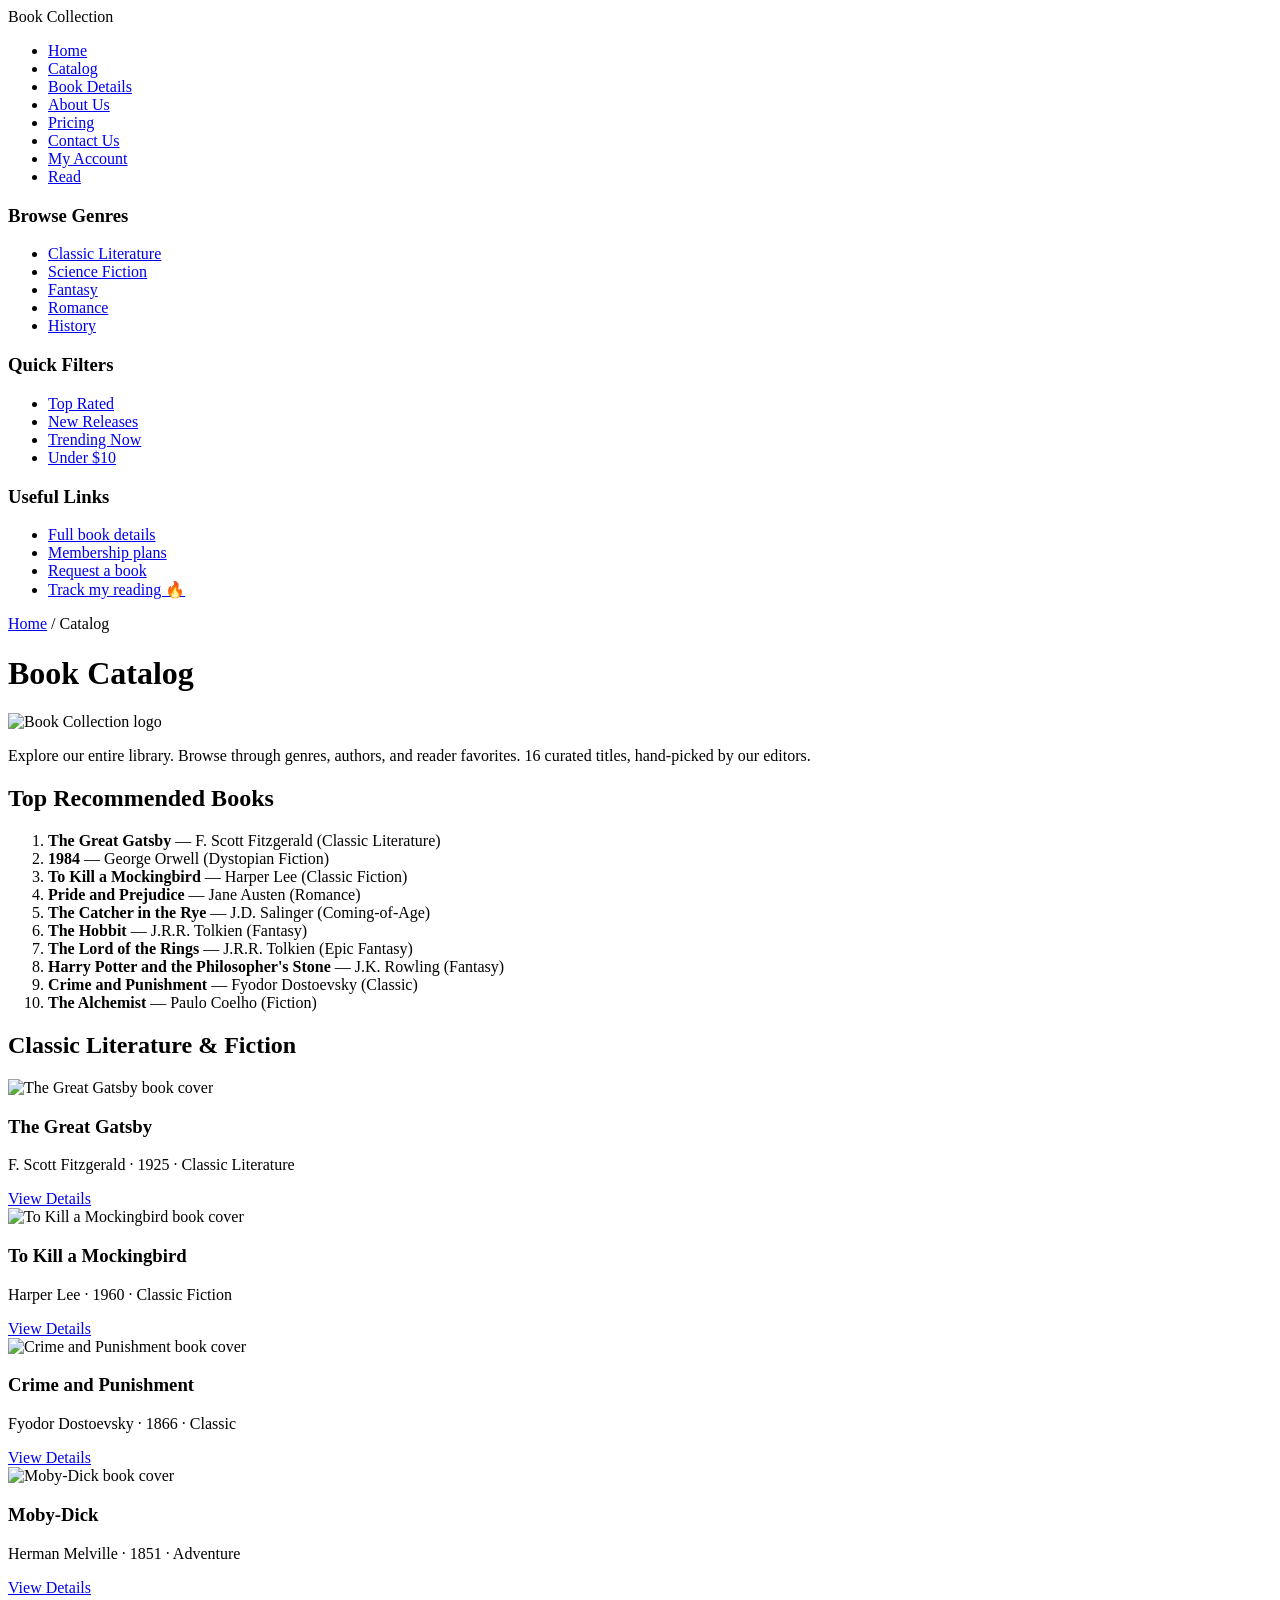
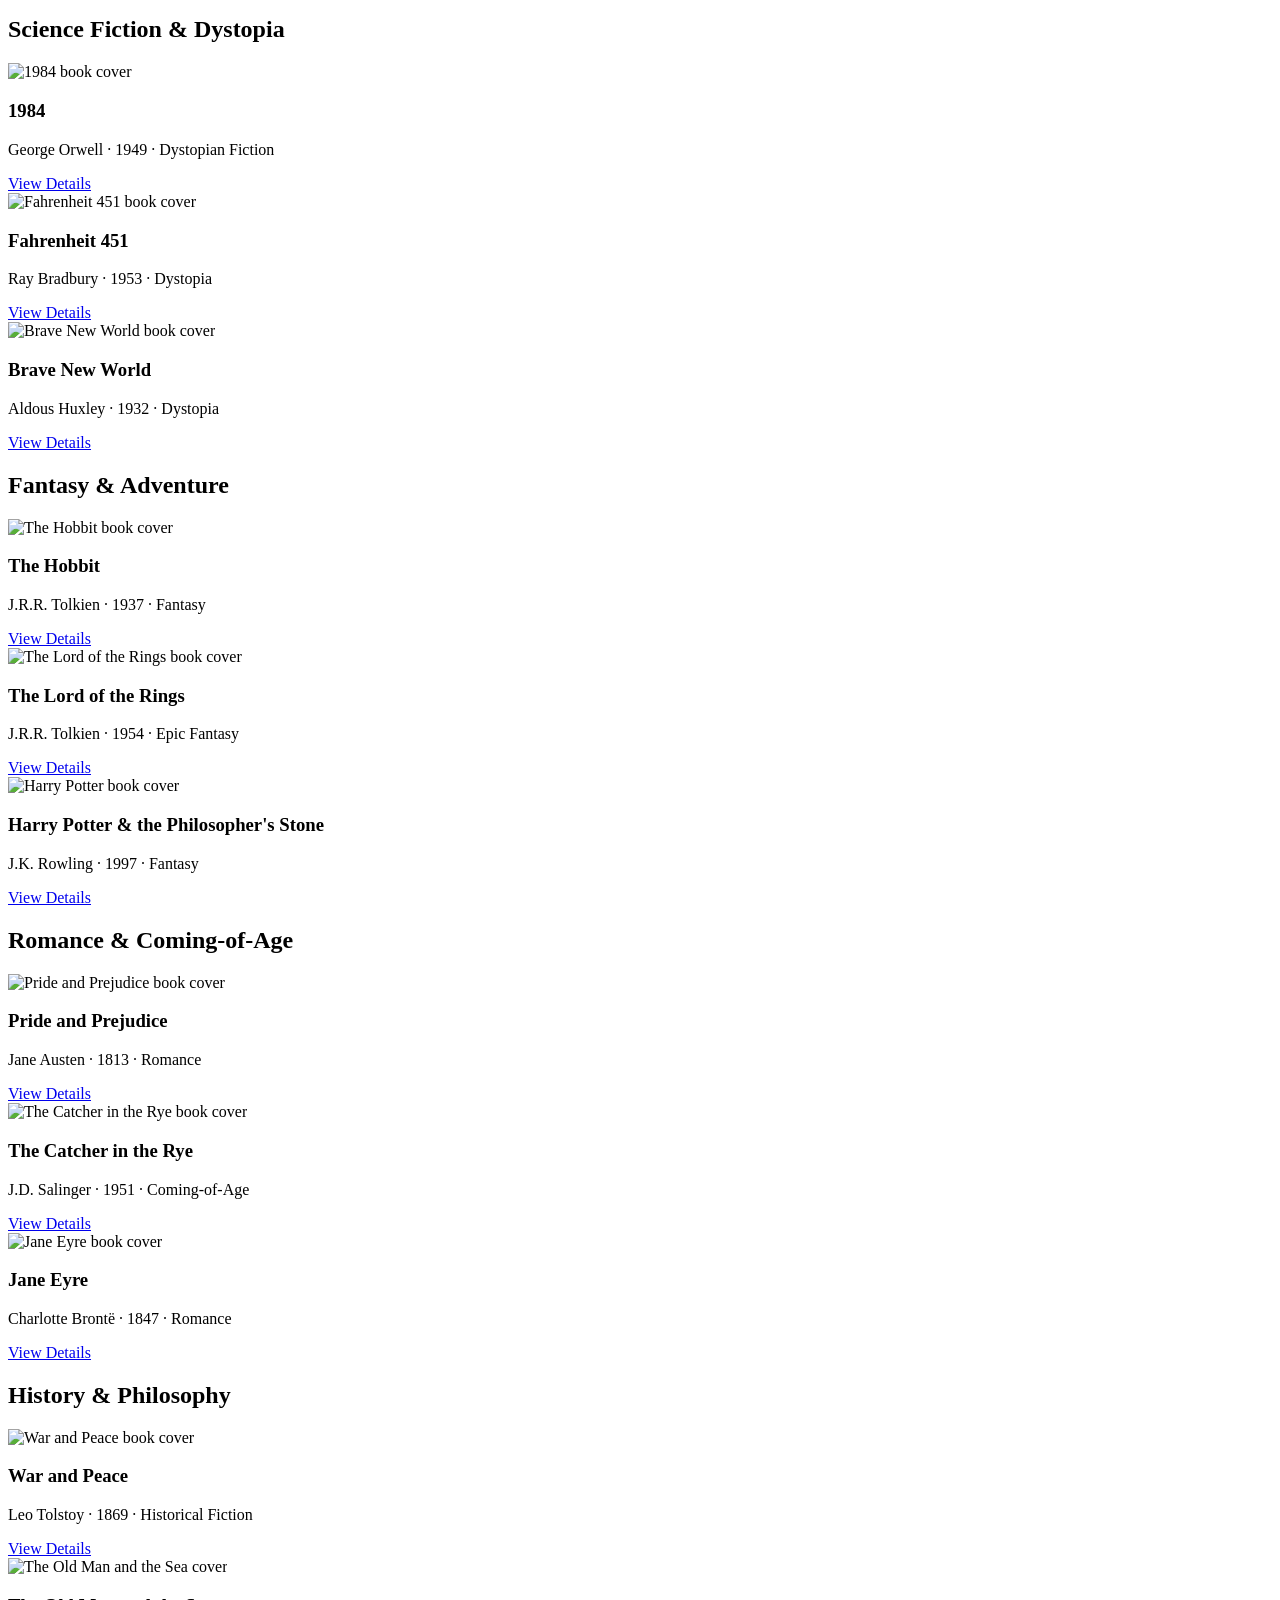
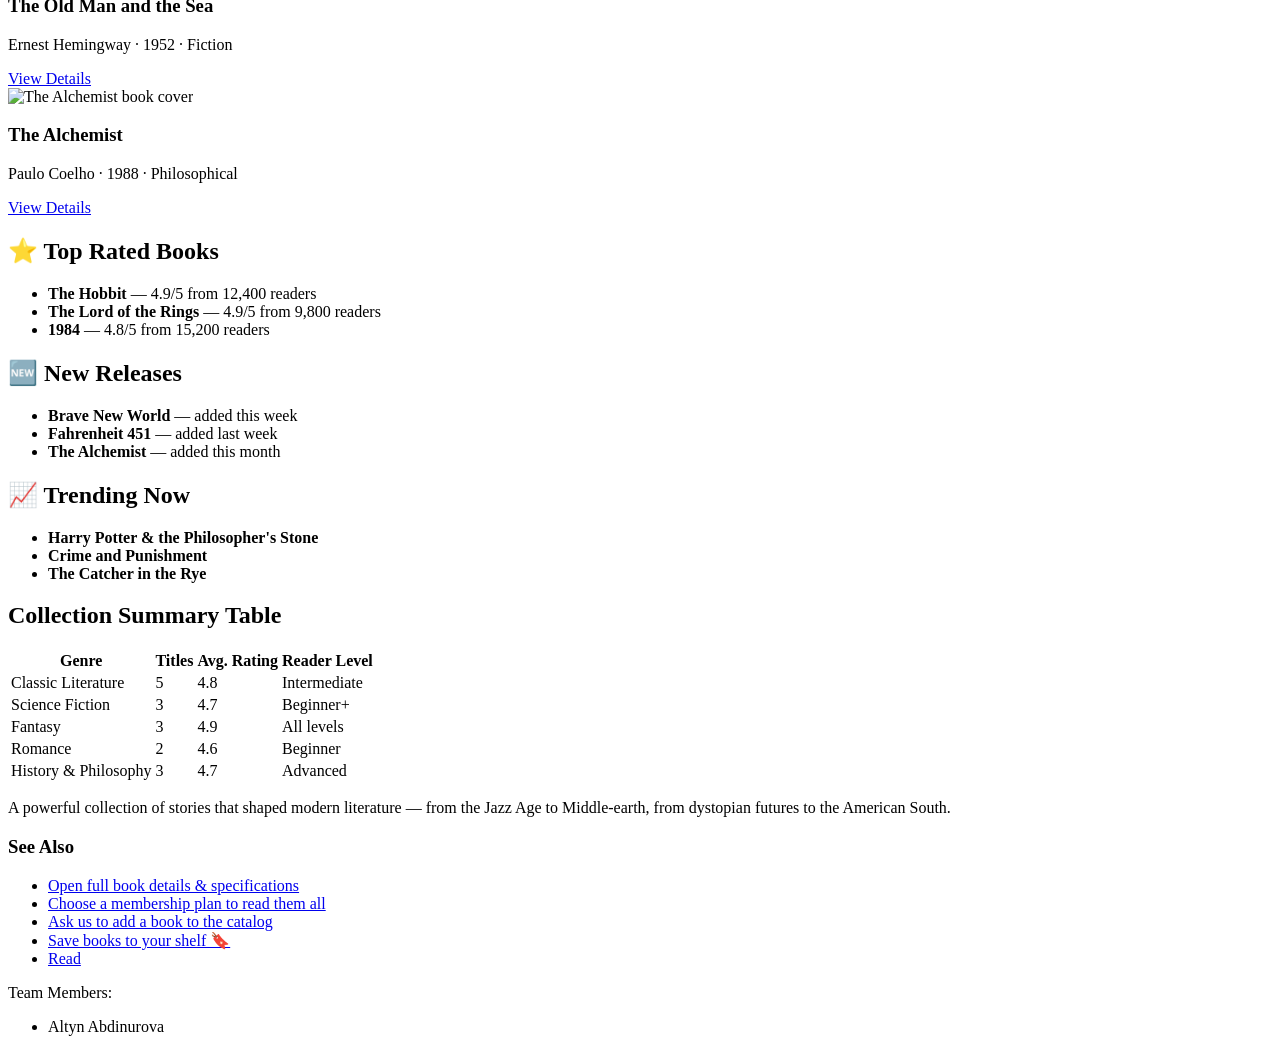
==== 2catalog.html @ 576834d6 "Add files via upload" ====
<!DOCTYPE html>
<html lang="en">
<head>
  <meta charset="UTF-8">
  <meta name="viewport" content="width=device-width, initial-scale=1.0">
  <title>Book Catalog — Digital Book Collection</title>
  <link rel="stylesheet" href="css/style.css">
</head>
<body>
  <div class="page-grid">

    <header id="main-header">
      <div class="logo">Book Collection</div>
      <nav class="navbar">
        <ul>
          <li><a href="index.html">Home</a></li>
          <li><a href="2catalog.html">Catalog</a></li>
          <li><a href="3product.html">Book Details</a></li>
          <li><a href="4about.html">About Us</a></li>
          <li><a href="5prices.html">Pricing</a></li>
          <li><a href="6contact.html">Contact Us</a></li>
          <li><a href="7account.html">My Account</a></li>
          <li><a href="8reader.html">Read</a></li>
        </ul>
      </nav>
    </header>

    <aside class="sidebar">
      <div class="sidebar-block">
        <h3>Browse Genres</h3>
        <ul>
          <li><a href="#classics">Classic Literature</a></li>
          <li><a href="#scifi">Science Fiction</a></li>
          <li><a href="#fantasy">Fantasy</a></li>
          <li><a href="#romance">Romance</a></li>
          <li><a href="#history">History</a></li>
        </ul>
      </div>

      <div class="sidebar-block">
        <h3>Quick Filters</h3>
        <ul>
          <li><a href="#top-rated">Top Rated</a></li>
          <li><a href="#new-releases">New Releases</a></li>
          <li><a href="#trending">Trending Now</a></li>
          <li><a href="5prices.html">Under $10</a></li>
        </ul>
      </div>

      <div class="sidebar-block">
        <h3>Useful Links</h3>
        <ul>
          <li><a href="3product.html">Full book details</a></li>
          <li><a href="5prices.html">Membership plans</a></li>
          <li><a href="6contact.html">Request a book</a></li>
          <li><a href="7account.html">Track my reading 🔥</a></li>
        </ul>
      </div>
    </aside>

    <main class="main-content">
      <p class="breadcrumb"><a href="index.html">Home</a> / <span>Catalog</span></p>

      <h1>Book Catalog</h1>
      <img src="imgs/logo.png" alt="Book Collection logo" class="page-img">
      <p>Explore our entire library. Browse through genres, authors, and reader favorites. 16 curated titles, hand-picked by our editors.</p>

      <h2>Top Recommended Books</h2>
      <ol>
        <li><strong>The Great Gatsby</strong> — F. Scott Fitzgerald (Classic Literature)</li>
        <li><strong>1984</strong> — George Orwell (Dystopian Fiction)</li>
        <li><strong>To Kill a Mockingbird</strong> — Harper Lee (Classic Fiction)</li>
        <li><strong>Pride and Prejudice</strong> — Jane Austen (Romance)</li>
        <li><strong>The Catcher in the Rye</strong> — J.D. Salinger (Coming-of-Age)</li>
        <li><strong>The Hobbit</strong> — J.R.R. Tolkien (Fantasy)</li>
        <li><strong>The Lord of the Rings</strong> — J.R.R. Tolkien (Epic Fantasy)</li>
        <li><strong>Harry Potter and the Philosopher's Stone</strong> — J.K. Rowling (Fantasy)</li>
        <li><strong>Crime and Punishment</strong> — Fyodor Dostoevsky (Classic)</li>
        <li><strong>The Alchemist</strong> — Paulo Coelho (Fiction)</li>
      </ol>

      <h2 id="classics">Classic Literature &amp; Fiction</h2>
      <div class="card-row">
        <div class="card">
          <img src="imgs/gatsby.jpg" alt="The Great Gatsby book cover">
          <h3>The Great Gatsby</h3>
          <p>F. Scott Fitzgerald · 1925 · Classic Literature</p>
          <a href="3product.html#gatsby" class="btn">View Details</a>
        </div>
        <div class="card">
          <img src="imgs/mockingbird.jpg" alt="To Kill a Mockingbird book cover">
          <h3>To Kill a Mockingbird</h3>
          <p>Harper Lee · 1960 · Classic Fiction</p>
          <a href="3product.html#mockingbird" class="btn">View Details</a>
        </div>
        <div class="card">
          <img src="imgs/crime.jpg" alt="Crime and Punishment book cover">
          <h3>Crime and Punishment</h3>
          <p>Fyodor Dostoevsky · 1866 · Classic</p>
          <a href="3product.html#crime" class="btn">View Details</a>
        </div>
        <div class="card">
          <img src="imgs/moby.jpg" alt="Moby-Dick book cover">
          <h3>Moby-Dick</h3>
          <p>Herman Melville · 1851 · Adventure</p>
          <a href="3product.html#moby" class="btn">View Details</a>
        </div>
      </div>

      <h2 id="scifi">Science Fiction &amp; Dystopia</h2>
      <div class="card-row">
        <div class="card">
          <img src="imgs/1984.jpg" alt="1984 book cover">
          <h3>1984</h3>
          <p>George Orwell · 1949 · Dystopian Fiction</p>
          <a href="3product.html#1984" class="btn">View Details</a>
        </div>
        <div class="card">
          <img src="imgs/f451.jpg" alt="Fahrenheit 451 book cover">
          <h3>Fahrenheit 451</h3>
          <p>Ray Bradbury · 1953 · Dystopia</p>
          <a href="3product.html#f451" class="btn">View Details</a>
        </div>
        <div class="card">
          <img src="imgs/bravenew.jpg" alt="Brave New World book cover">
          <h3>Brave New World</h3>
          <p>Aldous Huxley · 1932 · Dystopia</p>
          <a href="3product.html#bravenew" class="btn">View Details</a>
        </div>
      </div>

      <h2 id="fantasy">Fantasy &amp; Adventure</h2>
      <div class="card-row">
        <div class="card">
          <img src="imgs/hobbit.jpg" alt="The Hobbit book cover">
          <h3>The Hobbit</h3>
          <p>J.R.R. Tolkien · 1937 · Fantasy</p>
          <a href="3product.html#hobbit" class="btn">View Details</a>
        </div>
        <div class="card">
          <img src="imgs/lotr.jpg" alt="The Lord of the Rings book cover">
          <h3>The Lord of the Rings</h3>
          <p>J.R.R. Tolkien · 1954 · Epic Fantasy</p>
          <a href="3product.html#lotr" class="btn">View Details</a>
        </div>
        <div class="card">
          <img src="imgs/harry.jpg" alt="Harry Potter book cover">
          <h3>Harry Potter &amp; the Philosopher's Stone</h3>
          <p>J.K. Rowling · 1997 · Fantasy</p>
          <a href="3product.html#harry" class="btn">View Details</a>
        </div>
      </div>

      <h2 id="romance">Romance &amp; Coming-of-Age</h2>
      <div class="card-row">
        <div class="card">
          <img src="imgs/pride.jpg" alt="Pride and Prejudice book cover">
          <h3>Pride and Prejudice</h3>
          <p>Jane Austen · 1813 · Romance</p>
          <a href="3product.html#pride" class="btn">View Details</a>
        </div>
        <div class="card">
          <img src="imgs/catcher.jpg" alt="The Catcher in the Rye book cover">
          <h3>The Catcher in the Rye</h3>
          <p>J.D. Salinger · 1951 · Coming-of-Age</p>
          <a href="3product.html#catcher" class="btn">View Details</a>
        </div>
        <div class="card">
          <img src="imgs/janeeyre.jpg" alt="Jane Eyre book cover">
          <h3>Jane Eyre</h3>
          <p>Charlotte Brontë · 1847 · Romance</p>
          <a href="3product.html#janeeyre" class="btn">View Details</a>
        </div>
      </div>

      <h2 id="history">History &amp; Philosophy</h2>
      <div class="card-row">
        <div class="card">
          <img src="imgs/warpeace.jpg" alt="War and Peace book cover">
          <h3>War and Peace</h3>
          <p>Leo Tolstoy · 1869 · Historical Fiction</p>
          <a href="3product.html#warpeace" class="btn">View Details</a>
        </div>
        <div class="card">
          <img src="imgs/oldman.jpg" alt="The Old Man and the Sea cover">
          <h3>The Old Man and the Sea</h3>
          <p>Ernest Hemingway · 1952 · Fiction</p>
          <a href="3product.html#oldman" class="btn">View Details</a>
        </div>
        <div class="card">
          <img src="imgs/alchemist.jpg" alt="The Alchemist book cover">
          <h3>The Alchemist</h3>
          <p>Paulo Coelho · 1988 · Philosophical</p>
          <a href="3product.html#alchemist" class="btn">View Details</a>
        </div>
      </div>

      <h2 id="top-rated">⭐ Top Rated Books</h2>
      <ul>
        <li><strong>The Hobbit</strong> — 4.9/5 from 12,400 readers</li>
        <li><strong>The Lord of the Rings</strong> — 4.9/5 from 9,800 readers</li>
        <li><strong>1984</strong> — 4.8/5 from 15,200 readers</li>
      </ul>

      <h2 id="new-releases">🆕 New Releases</h2>
      <ul>
        <li><strong>Brave New World</strong> — added this week</li>
        <li><strong>Fahrenheit 451</strong> — added last week</li>
        <li><strong>The Alchemist</strong> — added this month</li>
      </ul>

      <h2 id="trending">📈 Trending Now</h2>
      <ul>
        <li><strong>Harry Potter &amp; the Philosopher's Stone</strong></li>
        <li><strong>Crime and Punishment</strong></li>
        <li><strong>The Catcher in the Rye</strong></li>
      </ul>

      <h2>Collection Summary Table</h2>
      <div class="table-scroll">
      <table>
        <thead>
          <tr><th>Genre</th><th>Titles</th><th>Avg. Rating</th><th>Reader Level</th></tr>
        </thead>
        <tbody>
          <tr><td>Classic Literature</td><td>5</td><td>4.8</td><td>Intermediate</td></tr>
          <tr><td>Science Fiction</td><td>3</td><td>4.7</td><td>Beginner+</td></tr>
          <tr><td>Fantasy</td><td>3</td><td>4.9</td><td>All levels</td></tr>
          <tr><td>Romance</td><td>2</td><td>4.6</td><td>Beginner</td></tr>
          <tr><td>History &amp; Philosophy</td><td>3</td><td>4.7</td><td>Advanced</td></tr>
        </tbody>
      </table>
      </div>

      <p>A powerful collection of stories that shaped modern literature — from the Jazz Age to Middle-earth, from dystopian futures to the American South.</p>

      <div class="see-also">
        <h3>See Also</h3>
        <ul>
          <li><a href="3product.html">Open full book details &amp; specifications</a></li>
          <li><a href="5prices.html">Choose a membership plan to read them all</a></li>
          <li><a href="6contact.html">Ask us to add a book to the catalog</a></li>
          <li><a href="7account.html">Save books to your shelf 🔖</a></li>
          <li><a href="8reader.html">Read</a></li>
        </ul>
      </div>
    </main>

    <footer>
      <p>Team Members:</p>
      <ul><li>Altyn Abdinurova</li></ul>
    </footer>

  </div>
</body>
</html>
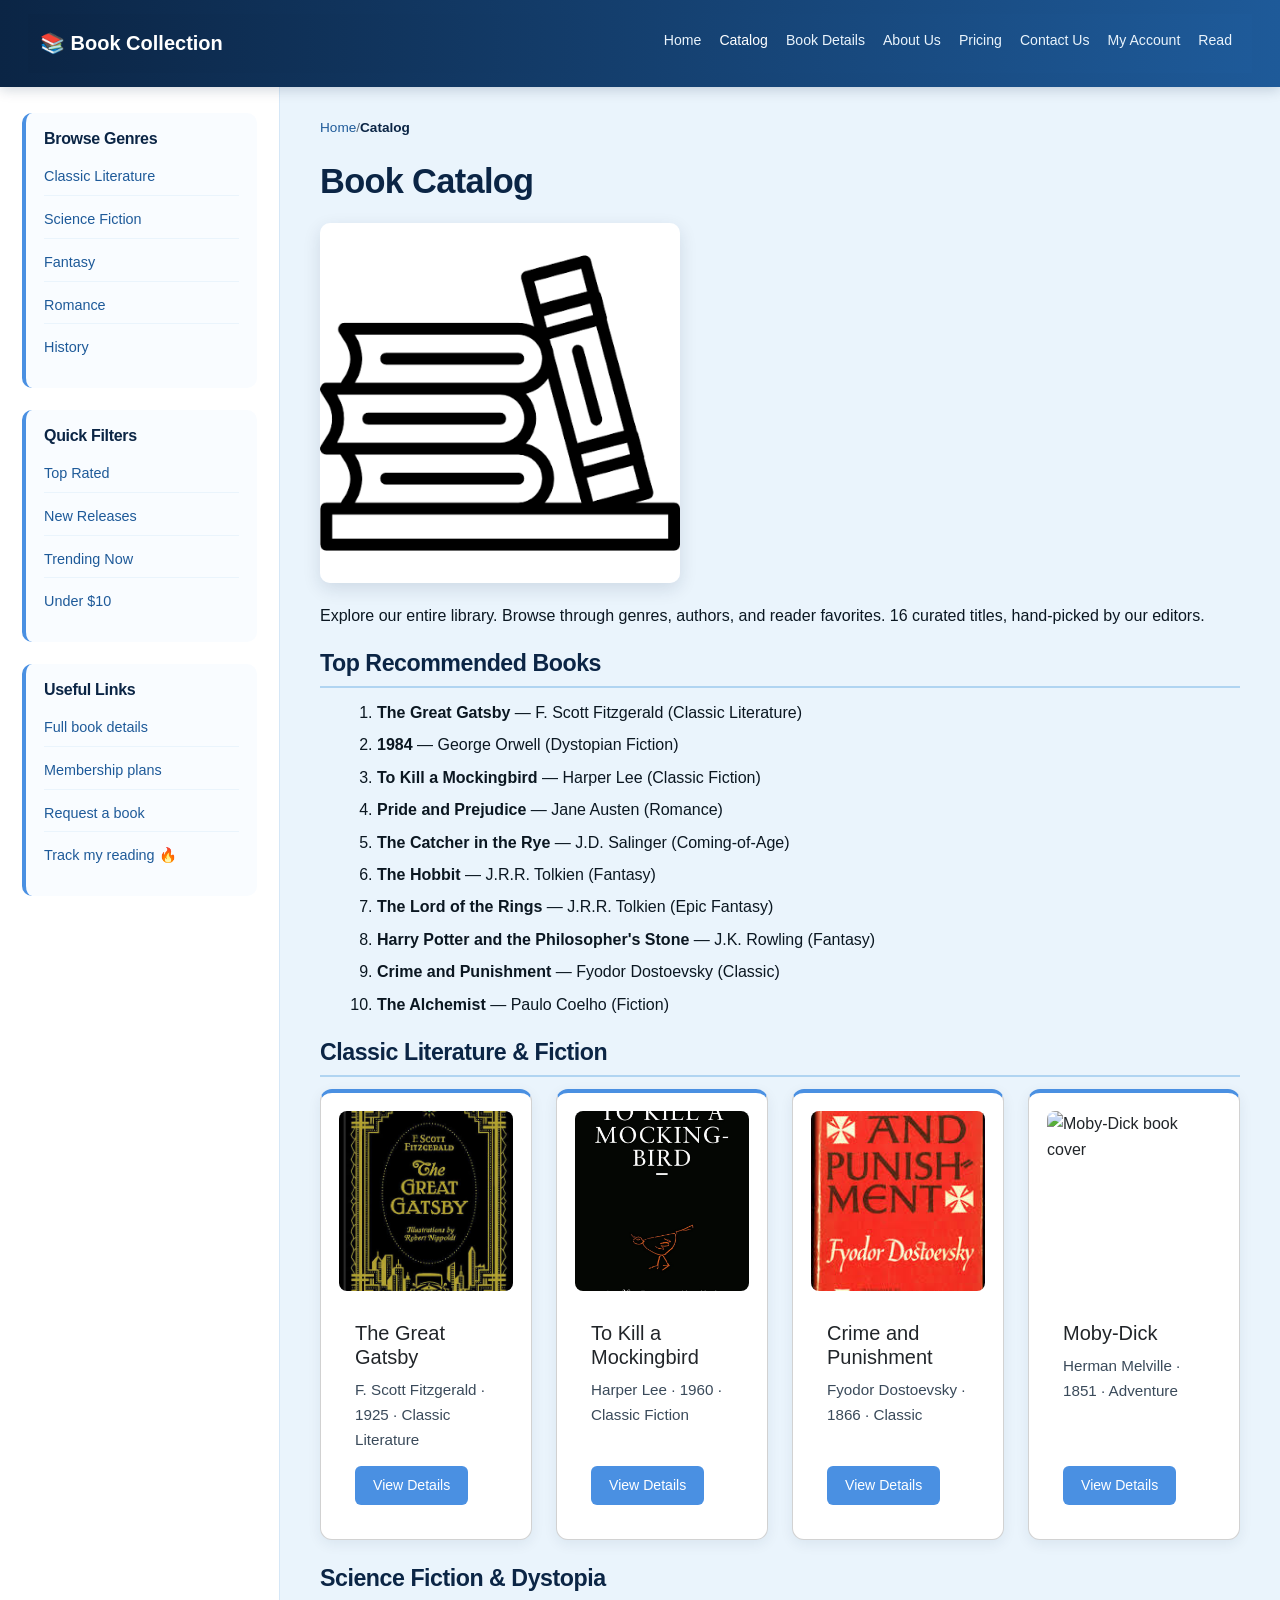
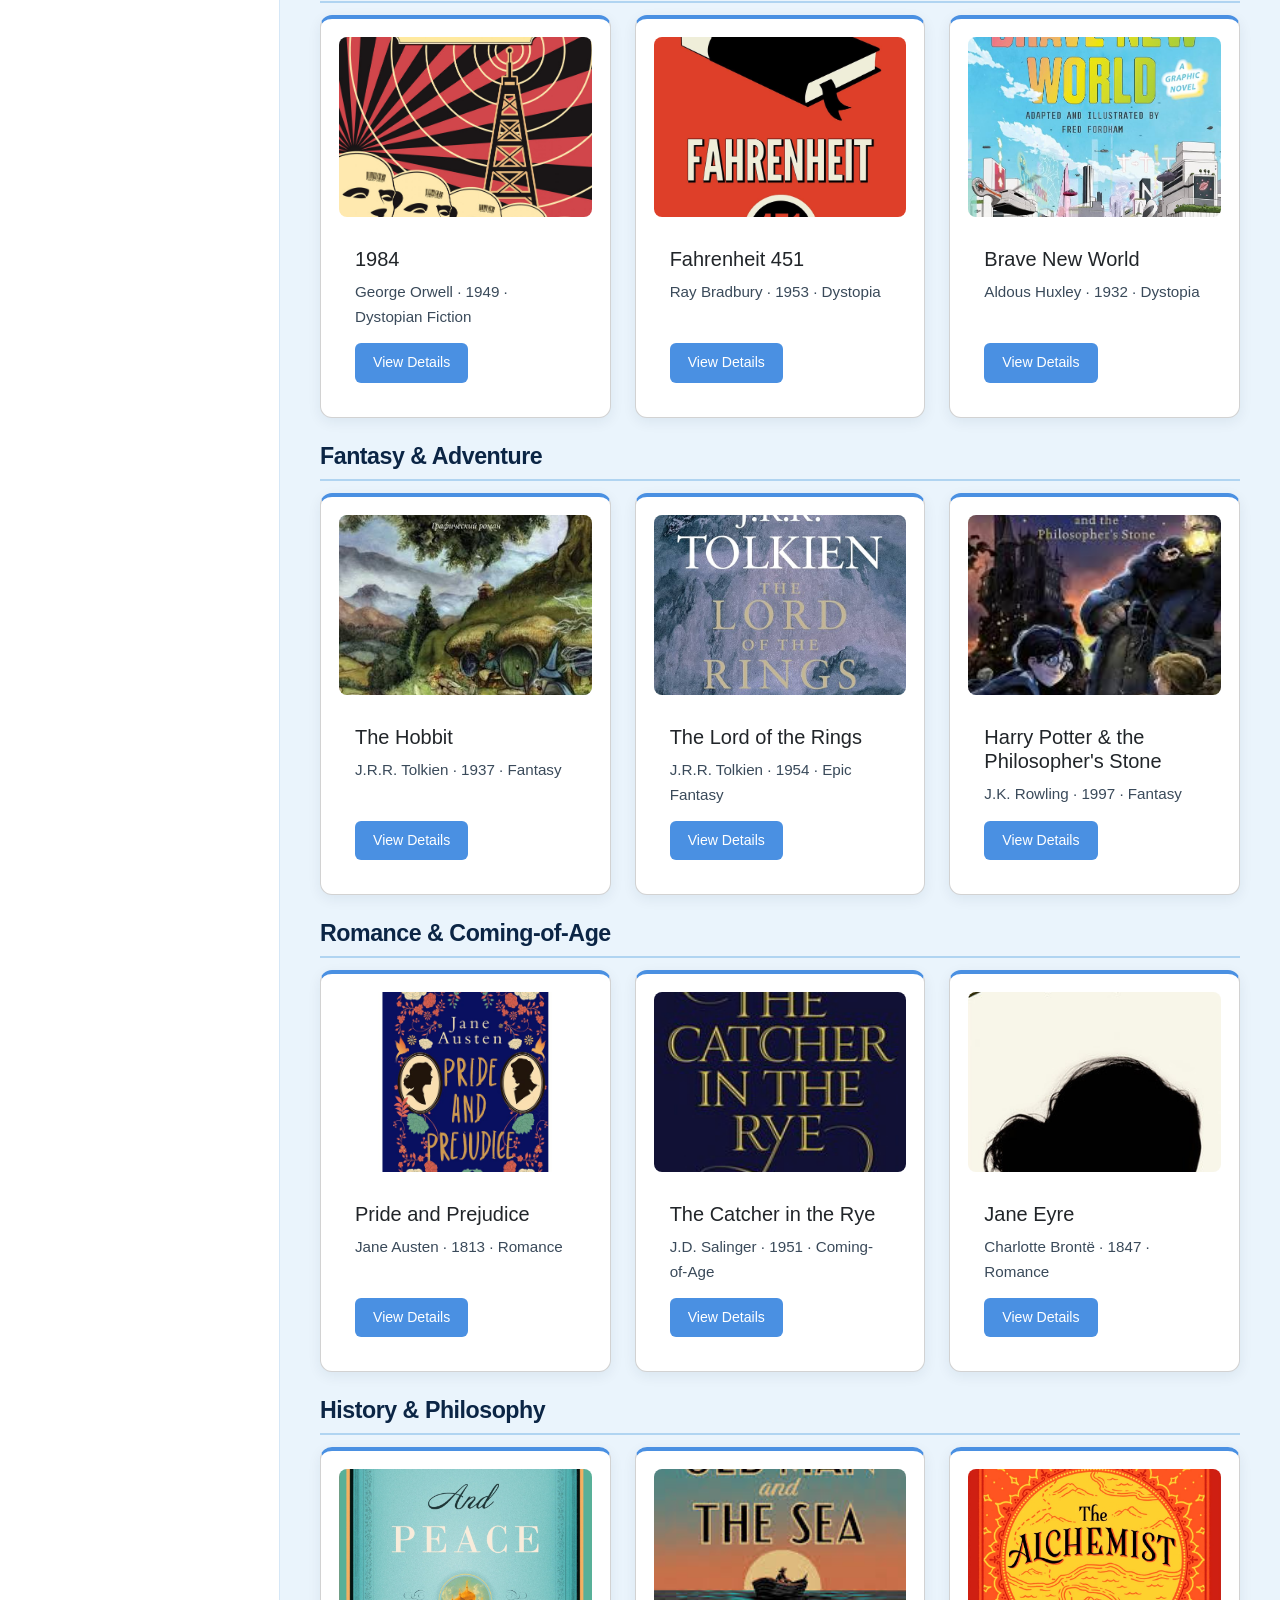
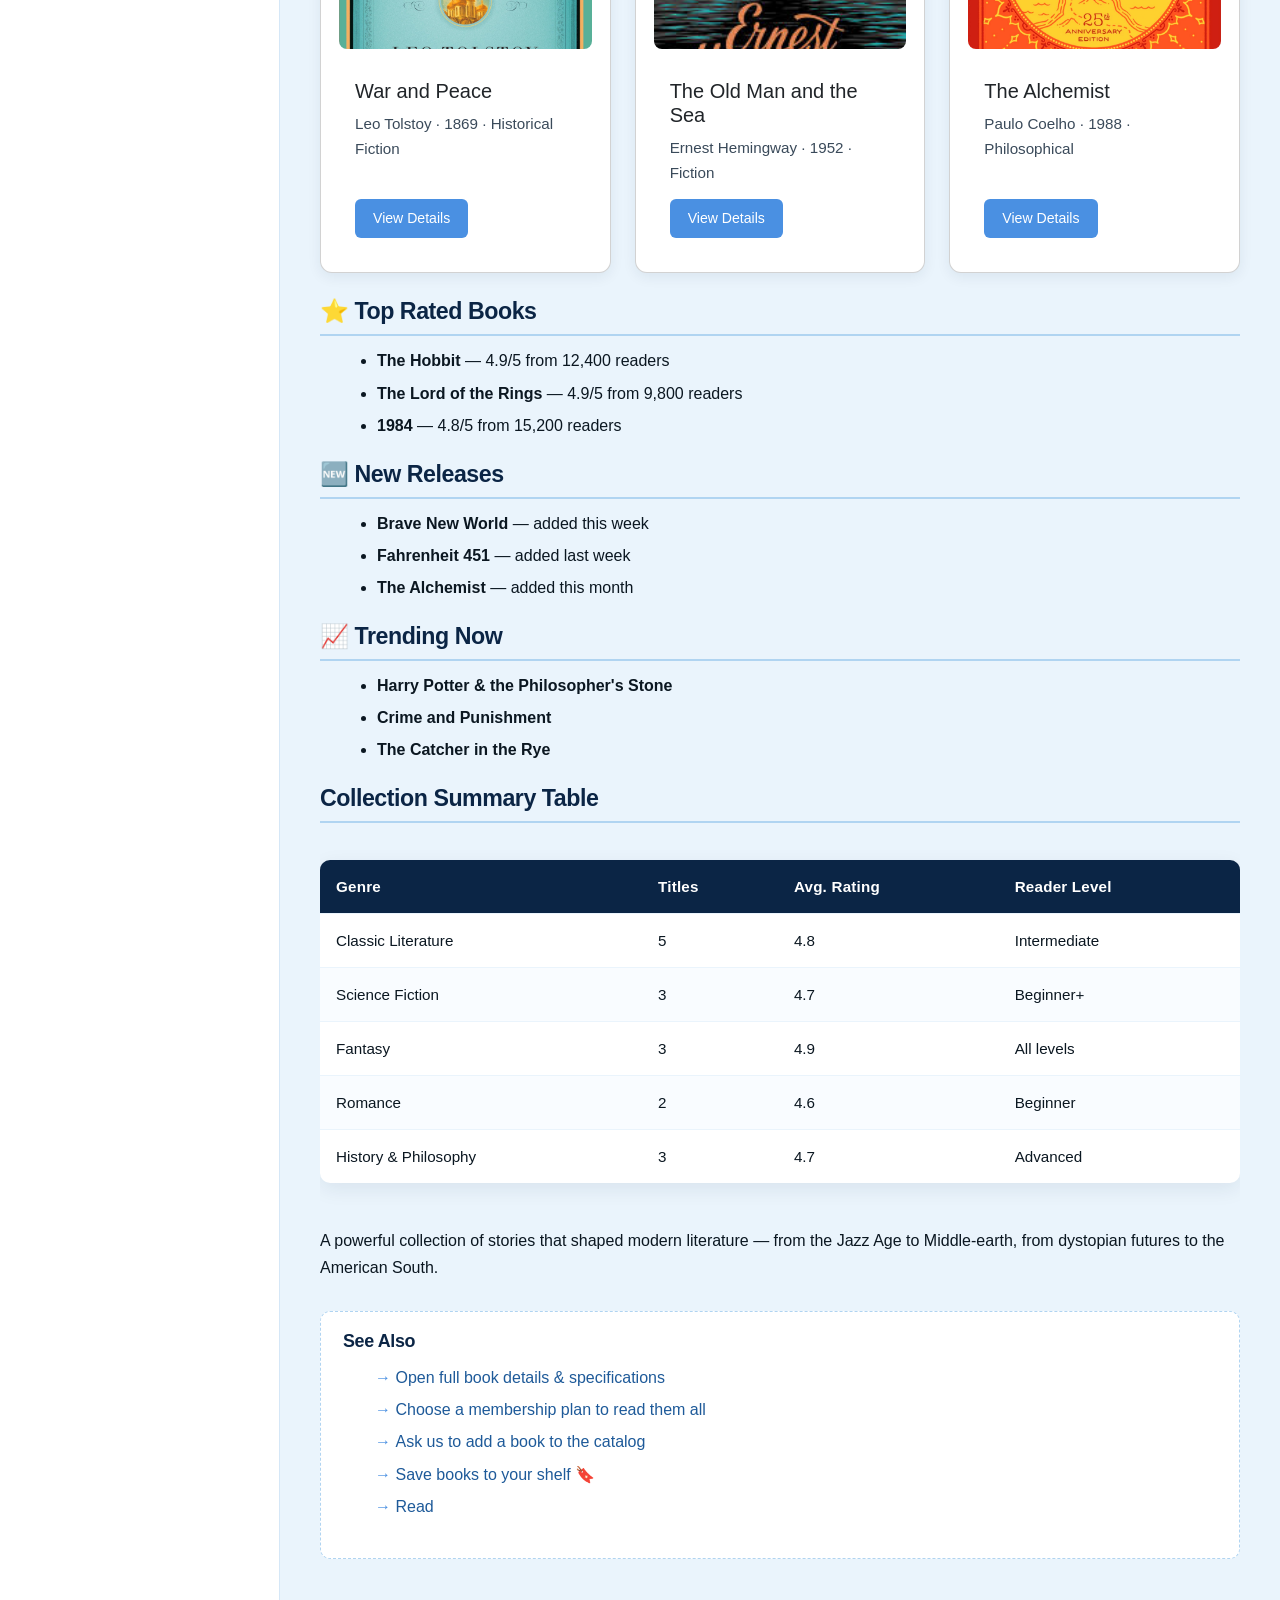
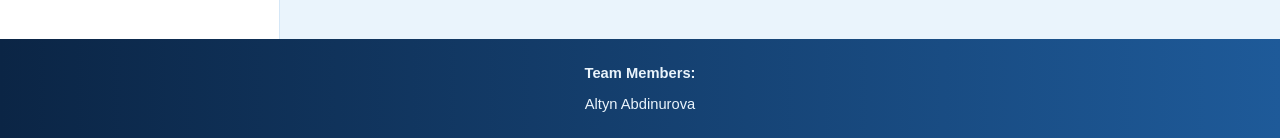
==== commit 2c3972f4: "Add files via upload" ====
--- a/2catalog.html
+++ b/2catalog.html
@@ -4,27 +4,43 @@
   <meta charset="UTF-8">
   <meta name="viewport" content="width=device-width, initial-scale=1.0">
   <title>Book Catalog — Digital Book Collection</title>
+  <!-- Bootstrap CSS подключается ПЕРВЫМ -->
+  <link href="https://cdn.jsdelivr.net/npm/bootstrap@5.3.2/dist/css/bootstrap.min.css" rel="stylesheet">
   <link rel="stylesheet" href="css/style.css">
 </head>
 <body>
   <div class="page-grid">
 
+    <!-- ============ HEADER (Bootstrap Navbar — Task 5) ============ -->
     <header id="main-header">
-      <div class="logo">Book Collection</div>
-      <nav class="navbar">
-        <ul>
-          <li><a href="index.html">Home</a></li>
-          <li><a href="2catalog.html">Catalog</a></li>
-          <li><a href="3product.html">Book Details</a></li>
-          <li><a href="4about.html">About Us</a></li>
-          <li><a href="5prices.html">Pricing</a></li>
-          <li><a href="6contact.html">Contact Us</a></li>
-          <li><a href="7account.html">My Account</a></li>
-          <li><a href="8reader.html">Read</a></li>
-        </ul>
+      <nav class="navbar navbar-expand-lg navbar-dark w-100" style="background: linear-gradient(90deg, #0b2545 0%, #1e5a99 100%);">
+        <div class="container-fluid">
+          <a class="navbar-brand" href="index.html">
+            <span class="fw-bold">📚 Book Collection</span>
+          </a>
+          <button class="navbar-toggler" type="button"
+                  data-bs-toggle="collapse" data-bs-target="#navbarMain"
+                  aria-controls="navbarMain" aria-expanded="false"
+                  aria-label="Toggle navigation">
+            <span class="navbar-toggler-icon"></span>
+          </button>
+          <div class="collapse navbar-collapse" id="navbarMain">
+            <ul class="navbar-nav ms-auto mb-2 mb-lg-0">
+              <li class="nav-item"><a class="nav-link" href="index.html">Home</a></li>
+              <li class="nav-item"><a class="nav-link active" aria-current="page" href="2catalog.html">Catalog</a></li>
+              <li class="nav-item"><a class="nav-link" href="3product.html">Book Details</a></li>
+              <li class="nav-item"><a class="nav-link" href="4about.html">About Us</a></li>
+              <li class="nav-item"><a class="nav-link" href="5prices.html">Pricing</a></li>
+              <li class="nav-item"><a class="nav-link" href="6contact.html">Contact Us</a></li>
+              <li class="nav-item"><a class="nav-link" href="7account.html">My Account</a></li>
+              <li class="nav-item"><a class="nav-link" href="8reader.html">Read</a></li>
+            </ul>
+          </div>
+        </div>
       </nav>
     </header>
 
+    <!-- ============ SIDEBAR ============ -->
     <aside class="sidebar">
       <div class="sidebar-block">
         <h3>Browse Genres</h3>
@@ -36,7 +52,6 @@
           <li><a href="#history">History</a></li>
         </ul>
       </div>
-
       <div class="sidebar-block">
         <h3>Quick Filters</h3>
         <ul>
@@ -46,7 +61,6 @@
           <li><a href="5prices.html">Under $10</a></li>
         </ul>
       </div>
-
       <div class="sidebar-block">
         <h3>Useful Links</h3>
         <ul>
@@ -58,191 +72,284 @@
       </div>
     </aside>
 
+    <!-- ============ MAIN CONTENT ============ -->
     <main class="main-content">
-      <p class="breadcrumb"><a href="index.html">Home</a> / <span>Catalog</span></p>
-
-      <h1>Book Catalog</h1>
-      <img src="imgs/logo.png" alt="Book Collection logo" class="page-img">
-      <p>Explore our entire library. Browse through genres, authors, and reader favorites. 16 curated titles, hand-picked by our editors.</p>
-
-      <h2>Top Recommended Books</h2>
-      <ol>
-        <li><strong>The Great Gatsby</strong> — F. Scott Fitzgerald (Classic Literature)</li>
-        <li><strong>1984</strong> — George Orwell (Dystopian Fiction)</li>
-        <li><strong>To Kill a Mockingbird</strong> — Harper Lee (Classic Fiction)</li>
-        <li><strong>Pride and Prejudice</strong> — Jane Austen (Romance)</li>
-        <li><strong>The Catcher in the Rye</strong> — J.D. Salinger (Coming-of-Age)</li>
-        <li><strong>The Hobbit</strong> — J.R.R. Tolkien (Fantasy)</li>
-        <li><strong>The Lord of the Rings</strong> — J.R.R. Tolkien (Epic Fantasy)</li>
-        <li><strong>Harry Potter and the Philosopher's Stone</strong> — J.K. Rowling (Fantasy)</li>
-        <li><strong>Crime and Punishment</strong> — Fyodor Dostoevsky (Classic)</li>
-        <li><strong>The Alchemist</strong> — Paulo Coelho (Fiction)</li>
-      </ol>
-
-      <h2 id="classics">Classic Literature &amp; Fiction</h2>
-      <div class="card-row">
-        <div class="card">
-          <img src="imgs/gatsby.jpg" alt="The Great Gatsby book cover">
-          <h3>The Great Gatsby</h3>
-          <p>F. Scott Fitzgerald · 1925 · Classic Literature</p>
-          <a href="3product.html#gatsby" class="btn">View Details</a>
-        </div>
-        <div class="card">
-          <img src="imgs/mockingbird.jpg" alt="To Kill a Mockingbird book cover">
-          <h3>To Kill a Mockingbird</h3>
-          <p>Harper Lee · 1960 · Classic Fiction</p>
-          <a href="3product.html#mockingbird" class="btn">View Details</a>
-        </div>
-        <div class="card">
-          <img src="imgs/crime.jpg" alt="Crime and Punishment book cover">
-          <h3>Crime and Punishment</h3>
-          <p>Fyodor Dostoevsky · 1866 · Classic</p>
-          <a href="3product.html#crime" class="btn">View Details</a>
-        </div>
-        <div class="card">
-          <img src="imgs/moby.jpg" alt="Moby-Dick book cover">
-          <h3>Moby-Dick</h3>
-          <p>Herman Melville · 1851 · Adventure</p>
-          <a href="3product.html#moby" class="btn">View Details</a>
-        </div>
-      </div>
-
-      <h2 id="scifi">Science Fiction &amp; Dystopia</h2>
-      <div class="card-row">
-        <div class="card">
-          <img src="imgs/1984.jpg" alt="1984 book cover">
-          <h3>1984</h3>
-          <p>George Orwell · 1949 · Dystopian Fiction</p>
-          <a href="3product.html#1984" class="btn">View Details</a>
-        </div>
-        <div class="card">
-          <img src="imgs/f451.jpg" alt="Fahrenheit 451 book cover">
-          <h3>Fahrenheit 451</h3>
-          <p>Ray Bradbury · 1953 · Dystopia</p>
-          <a href="3product.html#f451" class="btn">View Details</a>
-        </div>
-        <div class="card">
-          <img src="imgs/bravenew.jpg" alt="Brave New World book cover">
-          <h3>Brave New World</h3>
-          <p>Aldous Huxley · 1932 · Dystopia</p>
-          <a href="3product.html#bravenew" class="btn">View Details</a>
-        </div>
-      </div>
-
-      <h2 id="fantasy">Fantasy &amp; Adventure</h2>
-      <div class="card-row">
-        <div class="card">
-          <img src="imgs/hobbit.jpg" alt="The Hobbit book cover">
-          <h3>The Hobbit</h3>
-          <p>J.R.R. Tolkien · 1937 · Fantasy</p>
-          <a href="3product.html#hobbit" class="btn">View Details</a>
-        </div>
-        <div class="card">
-          <img src="imgs/lotr.jpg" alt="The Lord of the Rings book cover">
-          <h3>The Lord of the Rings</h3>
-          <p>J.R.R. Tolkien · 1954 · Epic Fantasy</p>
-          <a href="3product.html#lotr" class="btn">View Details</a>
-        </div>
-        <div class="card">
-          <img src="imgs/harry.jpg" alt="Harry Potter book cover">
-          <h3>Harry Potter &amp; the Philosopher's Stone</h3>
-          <p>J.K. Rowling · 1997 · Fantasy</p>
-          <a href="3product.html#harry" class="btn">View Details</a>
-        </div>
-      </div>
-
-      <h2 id="romance">Romance &amp; Coming-of-Age</h2>
-      <div class="card-row">
-        <div class="card">
-          <img src="imgs/pride.jpg" alt="Pride and Prejudice book cover">
-          <h3>Pride and Prejudice</h3>
-          <p>Jane Austen · 1813 · Romance</p>
-          <a href="3product.html#pride" class="btn">View Details</a>
-        </div>
-        <div class="card">
-          <img src="imgs/catcher.jpg" alt="The Catcher in the Rye book cover">
-          <h3>The Catcher in the Rye</h3>
-          <p>J.D. Salinger · 1951 · Coming-of-Age</p>
-          <a href="3product.html#catcher" class="btn">View Details</a>
-        </div>
-        <div class="card">
-          <img src="imgs/janeeyre.jpg" alt="Jane Eyre book cover">
-          <h3>Jane Eyre</h3>
-          <p>Charlotte Brontë · 1847 · Romance</p>
-          <a href="3product.html#janeeyre" class="btn">View Details</a>
-        </div>
-      </div>
-
-      <h2 id="history">History &amp; Philosophy</h2>
-      <div class="card-row">
-        <div class="card">
-          <img src="imgs/warpeace.jpg" alt="War and Peace book cover">
-          <h3>War and Peace</h3>
-          <p>Leo Tolstoy · 1869 · Historical Fiction</p>
-          <a href="3product.html#warpeace" class="btn">View Details</a>
-        </div>
-        <div class="card">
-          <img src="imgs/oldman.jpg" alt="The Old Man and the Sea cover">
-          <h3>The Old Man and the Sea</h3>
-          <p>Ernest Hemingway · 1952 · Fiction</p>
-          <a href="3product.html#oldman" class="btn">View Details</a>
-        </div>
-        <div class="card">
-          <img src="imgs/alchemist.jpg" alt="The Alchemist book cover">
-          <h3>The Alchemist</h3>
-          <p>Paulo Coelho · 1988 · Philosophical</p>
-          <a href="3product.html#alchemist" class="btn">View Details</a>
-        </div>
-      </div>
-
-      <h2 id="top-rated">⭐ Top Rated Books</h2>
-      <ul>
-        <li><strong>The Hobbit</strong> — 4.9/5 from 12,400 readers</li>
-        <li><strong>The Lord of the Rings</strong> — 4.9/5 from 9,800 readers</li>
-        <li><strong>1984</strong> — 4.8/5 from 15,200 readers</li>
-      </ul>
-
-      <h2 id="new-releases">🆕 New Releases</h2>
-      <ul>
-        <li><strong>Brave New World</strong> — added this week</li>
-        <li><strong>Fahrenheit 451</strong> — added last week</li>
-        <li><strong>The Alchemist</strong> — added this month</li>
-      </ul>
-
-      <h2 id="trending">📈 Trending Now</h2>
-      <ul>
-        <li><strong>Harry Potter &amp; the Philosopher's Stone</strong></li>
-        <li><strong>Crime and Punishment</strong></li>
-        <li><strong>The Catcher in the Rye</strong></li>
-      </ul>
-
-      <h2>Collection Summary Table</h2>
-      <div class="table-scroll">
-      <table>
-        <thead>
-          <tr><th>Genre</th><th>Titles</th><th>Avg. Rating</th><th>Reader Level</th></tr>
-        </thead>
-        <tbody>
-          <tr><td>Classic Literature</td><td>5</td><td>4.8</td><td>Intermediate</td></tr>
-          <tr><td>Science Fiction</td><td>3</td><td>4.7</td><td>Beginner+</td></tr>
-          <tr><td>Fantasy</td><td>3</td><td>4.9</td><td>All levels</td></tr>
-          <tr><td>Romance</td><td>2</td><td>4.6</td><td>Beginner</td></tr>
-          <tr><td>History &amp; Philosophy</td><td>3</td><td>4.7</td><td>Advanced</td></tr>
-        </tbody>
-      </table>
-      </div>
-
-      <p>A powerful collection of stories that shaped modern literature — from the Jazz Age to Middle-earth, from dystopian futures to the American South.</p>
-
-      <div class="see-also">
-        <h3>See Also</h3>
-        <ul>
-          <li><a href="3product.html">Open full book details &amp; specifications</a></li>
-          <li><a href="5prices.html">Choose a membership plan to read them all</a></li>
-          <li><a href="6contact.html">Ask us to add a book to the catalog</a></li>
-          <li><a href="7account.html">Save books to your shelf 🔖</a></li>
-          <li><a href="8reader.html">Read</a></li>
-        </ul>
+      <div class="container-fluid px-0">
+        <p class="breadcrumb"><a href="index.html">Home</a> / <span>Catalog</span></p>
+
+        <h1>Book Catalog</h1>
+        <img src="imgs/logo.png" alt="Book Collection logo" class="page-img">
+        <p>Explore our entire library. Browse through genres, authors, and reader favorites. 16 curated titles, hand-picked by our editors.</p>
+
+        <h2>Top Recommended Books</h2>
+        <ol>
+          <li><strong>The Great Gatsby</strong> — F. Scott Fitzgerald (Classic Literature)</li>
+          <li><strong>1984</strong> — George Orwell (Dystopian Fiction)</li>
+          <li><strong>To Kill a Mockingbird</strong> — Harper Lee (Classic Fiction)</li>
+          <li><strong>Pride and Prejudice</strong> — Jane Austen (Romance)</li>
+          <li><strong>The Catcher in the Rye</strong> — J.D. Salinger (Coming-of-Age)</li>
+          <li><strong>The Hobbit</strong> — J.R.R. Tolkien (Fantasy)</li>
+          <li><strong>The Lord of the Rings</strong> — J.R.R. Tolkien (Epic Fantasy)</li>
+          <li><strong>Harry Potter and the Philosopher's Stone</strong> — J.K. Rowling (Fantasy)</li>
+          <li><strong>Crime and Punishment</strong> — Fyodor Dostoevsky (Classic)</li>
+          <li><strong>The Alchemist</strong> — Paulo Coelho (Fiction)</li>
+        </ol>
+
+        <!-- ============ CLASSIC LITERATURE (Task 8 — Bootstrap Cards) ============ -->
+        <h2 id="classics">Classic Literature &amp; Fiction</h2>
+        <div class="row g-4 mb-4">
+
+          <div class="col-lg-3 col-md-6">
+            <div class="card h-100">
+              <img src="imgs/gatsby.jpg" alt="The Great Gatsby book cover" class="card-img-top">
+              <div class="card-body d-flex flex-column">
+                <h5 class="card-title">The Great Gatsby</h5>
+                <p class="card-text flex-grow-1">F. Scott Fitzgerald · 1925 · Classic Literature</p>
+                <a href="3product.html#gatsby" class="btn btn-primary align-self-start">View Details</a>
+              </div>
+            </div>
+          </div>
+
+          <div class="col-lg-3 col-md-6">
+            <div class="card h-100">
+              <img src="imgs/mockingbird.jpg" alt="To Kill a Mockingbird book cover" class="card-img-top">
+              <div class="card-body d-flex flex-column">
+                <h5 class="card-title">To Kill a Mockingbird</h5>
+                <p class="card-text flex-grow-1">Harper Lee · 1960 · Classic Fiction</p>
+                <a href="3product.html#mockingbird" class="btn btn-primary align-self-start">View Details</a>
+              </div>
+            </div>
+          </div>
+
+          <div class="col-lg-3 col-md-6">
+            <div class="card h-100">
+              <img src="imgs/crime.jpg" alt="Crime and Punishment book cover" class="card-img-top">
+              <div class="card-body d-flex flex-column">
+                <h5 class="card-title">Crime and Punishment</h5>
+                <p class="card-text flex-grow-1">Fyodor Dostoevsky · 1866 · Classic</p>
+                <a href="3product.html#crime" class="btn btn-primary align-self-start">View Details</a>
+              </div>
+            </div>
+          </div>
+
+          <div class="col-lg-3 col-md-6">
+            <div class="card h-100">
+              <img src="imgs/moby.jpg" alt="Moby-Dick book cover" class="card-img-top">
+              <div class="card-body d-flex flex-column">
+                <h5 class="card-title">Moby-Dick</h5>
+                <p class="card-text flex-grow-1">Herman Melville · 1851 · Adventure</p>
+                <a href="3product.html#moby" class="btn btn-primary align-self-start">View Details</a>
+              </div>
+            </div>
+          </div>
+
+        </div>
+
+        <!-- ============ SCIENCE FICTION ============ -->
+        <h2 id="scifi">Science Fiction &amp; Dystopia</h2>
+        <div class="row g-4 mb-4">
+
+          <div class="col-lg-4 col-md-6">
+            <div class="card h-100">
+              <img src="imgs/1984.jpg" alt="1984 book cover" class="card-img-top">
+              <div class="card-body d-flex flex-column">
+                <h5 class="card-title">1984</h5>
+                <p class="card-text flex-grow-1">George Orwell · 1949 · Dystopian Fiction</p>
+                <a href="3product.html#1984" class="btn btn-primary align-self-start">View Details</a>
+              </div>
+            </div>
+          </div>
+
+          <div class="col-lg-4 col-md-6">
+            <div class="card h-100">
+              <img src="imgs/f451.jpg" alt="Fahrenheit 451 book cover" class="card-img-top">
+              <div class="card-body d-flex flex-column">
+                <h5 class="card-title">Fahrenheit 451</h5>
+                <p class="card-text flex-grow-1">Ray Bradbury · 1953 · Dystopia</p>
+                <a href="3product.html#f451" class="btn btn-primary align-self-start">View Details</a>
+              </div>
+            </div>
+          </div>
+
+          <div class="col-lg-4 col-md-6">
+            <div class="card h-100">
+              <img src="imgs/bravenew.jpg" alt="Brave New World book cover" class="card-img-top">
+              <div class="card-body d-flex flex-column">
+                <h5 class="card-title">Brave New World</h5>
+                <p class="card-text flex-grow-1">Aldous Huxley · 1932 · Dystopia</p>
+                <a href="3product.html#bravenew" class="btn btn-primary align-self-start">View Details</a>
+              </div>
+            </div>
+          </div>
+
+        </div>
+
+        <!-- ============ FANTASY ============ -->
+        <h2 id="fantasy">Fantasy &amp; Adventure</h2>
+        <div class="row g-4 mb-4">
+
+          <div class="col-lg-4 col-md-6">
+            <div class="card h-100">
+              <img src="imgs/hobbit.jpg" alt="The Hobbit book cover" class="card-img-top">
+              <div class="card-body d-flex flex-column">
+                <h5 class="card-title">The Hobbit</h5>
+                <p class="card-text flex-grow-1">J.R.R. Tolkien · 1937 · Fantasy</p>
+                <a href="3product.html#hobbit" class="btn btn-primary align-self-start">View Details</a>
+              </div>
+            </div>
+          </div>
+
+          <div class="col-lg-4 col-md-6">
+            <div class="card h-100">
+              <img src="imgs/lotr.jpg" alt="The Lord of the Rings book cover" class="card-img-top">
+              <div class="card-body d-flex flex-column">
+                <h5 class="card-title">The Lord of the Rings</h5>
+                <p class="card-text flex-grow-1">J.R.R. Tolkien · 1954 · Epic Fantasy</p>
+                <a href="3product.html#lotr" class="btn btn-primary align-self-start">View Details</a>
+              </div>
+            </div>
+          </div>
+
+          <div class="col-lg-4 col-md-6">
+            <div class="card h-100">
+              <img src="imgs/harry.jpg" alt="Harry Potter book cover" class="card-img-top">
+              <div class="card-body d-flex flex-column">
+                <h5 class="card-title">Harry Potter &amp; the Philosopher's Stone</h5>
+                <p class="card-text flex-grow-1">J.K. Rowling · 1997 · Fantasy</p>
+                <a href="3product.html#harry" class="btn btn-primary align-self-start">View Details</a>
+              </div>
+            </div>
+          </div>
+
+        </div>
+
+        <!-- ============ ROMANCE ============ -->
+        <h2 id="romance">Romance &amp; Coming-of-Age</h2>
+        <div class="row g-4 mb-4">
+
+          <div class="col-lg-4 col-md-6">
+            <div class="card h-100">
+              <img src="imgs/pride.jpg" alt="Pride and Prejudice book cover" class="card-img-top">
+              <div class="card-body d-flex flex-column">
+                <h5 class="card-title">Pride and Prejudice</h5>
+                <p class="card-text flex-grow-1">Jane Austen · 1813 · Romance</p>
+                <a href="3product.html#pride" class="btn btn-primary align-self-start">View Details</a>
+              </div>
+            </div>
+          </div>
+
+          <div class="col-lg-4 col-md-6">
+            <div class="card h-100">
+              <img src="imgs/catcher.jpg" alt="The Catcher in the Rye book cover" class="card-img-top">
+              <div class="card-body d-flex flex-column">
+                <h5 class="card-title">The Catcher in the Rye</h5>
+                <p class="card-text flex-grow-1">J.D. Salinger · 1951 · Coming-of-Age</p>
+                <a href="3product.html#catcher" class="btn btn-primary align-self-start">View Details</a>
+              </div>
+            </div>
+          </div>
+
+          <div class="col-lg-4 col-md-6">
+            <div class="card h-100">
+              <img src="imgs/janeeyre.jpg" alt="Jane Eyre book cover" class="card-img-top">
+              <div class="card-body d-flex flex-column">
+                <h5 class="card-title">Jane Eyre</h5>
+                <p class="card-text flex-grow-1">Charlotte Brontë · 1847 · Romance</p>
+                <a href="3product.html#janeeyre" class="btn btn-primary align-self-start">View Details</a>
+              </div>
+            </div>
+          </div>
+
+        </div>
+
+        <!-- ============ HISTORY ============ -->
+        <h2 id="history">History &amp; Philosophy</h2>
+        <div class="row g-4 mb-4">
+
+          <div class="col-lg-4 col-md-6">
+            <div class="card h-100">
+              <img src="imgs/warpeace.jpg" alt="War and Peace book cover" class="card-img-top">
+              <div class="card-body d-flex flex-column">
+                <h5 class="card-title">War and Peace</h5>
+                <p class="card-text flex-grow-1">Leo Tolstoy · 1869 · Historical Fiction</p>
+                <a href="3product.html#warpeace" class="btn btn-primary align-self-start">View Details</a>
+              </div>
+            </div>
+          </div>
+
+          <div class="col-lg-4 col-md-6">
+            <div class="card h-100">
+              <img src="imgs/oldman.jpg" alt="The Old Man and the Sea cover" class="card-img-top">
+              <div class="card-body d-flex flex-column">
+                <h5 class="card-title">The Old Man and the Sea</h5>
+                <p class="card-text flex-grow-1">Ernest Hemingway · 1952 · Fiction</p>
+                <a href="3product.html#oldman" class="btn btn-primary align-self-start">View Details</a>
+              </div>
+            </div>
+          </div>
+
+          <div class="col-lg-4 col-md-6">
+            <div class="card h-100">
+              <img src="imgs/alchemist.jpg" alt="The Alchemist book cover" class="card-img-top">
+              <div class="card-body d-flex flex-column">
+                <h5 class="card-title">The Alchemist</h5>
+                <p class="card-text flex-grow-1">Paulo Coelho · 1988 · Philosophical</p>
+                <a href="3product.html#alchemist" class="btn btn-primary align-self-start">View Details</a>
+              </div>
+            </div>
+          </div>
+
+        </div>
+
+        <h2 id="top-rated">⭐ Top Rated Books</h2>
+        <ul>
+          <li><strong>The Hobbit</strong> — 4.9/5 from 12,400 readers</li>
+          <li><strong>The Lord of the Rings</strong> — 4.9/5 from 9,800 readers</li>
+          <li><strong>1984</strong> — 4.8/5 from 15,200 readers</li>
+        </ul>
+
+        <h2 id="new-releases">🆕 New Releases</h2>
+        <ul>
+          <li><strong>Brave New World</strong> — added this week</li>
+          <li><strong>Fahrenheit 451</strong> — added last week</li>
+          <li><strong>The Alchemist</strong> — added this month</li>
+        </ul>
+
+        <h2 id="trending">📈 Trending Now</h2>
+        <ul>
+          <li><strong>Harry Potter &amp; the Philosopher's Stone</strong></li>
+          <li><strong>Crime and Punishment</strong></li>
+          <li><strong>The Catcher in the Rye</strong></li>
+        </ul>
+
+        <h2>Collection Summary Table</h2>
+        <div class="table-scroll">
+          <table>
+            <thead>
+              <tr><th>Genre</th><th>Titles</th><th>Avg. Rating</th><th>Reader Level</th></tr>
+            </thead>
+            <tbody>
+              <tr><td>Classic Literature</td><td>5</td><td>4.8</td><td>Intermediate</td></tr>
+              <tr><td>Science Fiction</td><td>3</td><td>4.7</td><td>Beginner+</td></tr>
+              <tr><td>Fantasy</td><td>3</td><td>4.9</td><td>All levels</td></tr>
+              <tr><td>Romance</td><td>2</td><td>4.6</td><td>Beginner</td></tr>
+              <tr><td>History &amp; Philosophy</td><td>3</td><td>4.7</td><td>Advanced</td></tr>
+            </tbody>
+          </table>
+        </div>
+
+        <p>A powerful collection of stories that shaped modern literature — from the Jazz Age to Middle-earth, from dystopian futures to the American South.</p>
+
+        <div class="see-also">
+          <h3>See Also</h3>
+          <ul>
+            <li><a href="3product.html">Open full book details &amp; specifications</a></li>
+            <li><a href="5prices.html">Choose a membership plan to read them all</a></li>
+            <li><a href="6contact.html">Ask us to add a book to the catalog</a></li>
+            <li><a href="7account.html">Save books to your shelf 🔖</a></li>
+            <li><a href="8reader.html">Read</a></li>
+          </ul>
+        </div>
       </div>
     </main>
 
@@ -252,5 +359,8 @@
     </footer>
 
   </div>
+
+  <!-- Bootstrap JS Bundle (для navbar-toggler) -->
+  <script src="https://cdn.jsdelivr.net/npm/bootstrap@5.3.2/dist/js/bootstrap.bundle.min.js"></script>
 </body>
 </html>
--- a/css/style.css
+++ b/css/style.css
@@ -0,0 +1,1033 @@
+@import url('https://fonts.googleapis.com/css2?family=Poppins:wght@400;500;600;700;800&display=swap');
+
+* { margin: 0; padding: 0; box-sizing: border-box; }
+
+body {
+  font-family: 'Poppins', 'Segoe UI', Tahoma, Geneva, Verdana, sans-serif;
+  background-color: #eaf4fc;
+  color: #0b1721;
+  line-height: 1.65;
+  font-weight: 400;
+  min-height: 100vh;
+}
+
+h1, h2, h3, h4 {
+  color: #0b2545;
+  font-weight: 700;
+  margin-top: 20px;
+  margin-bottom: 12px;
+  letter-spacing: -0.02em;
+  line-height: 1.25;
+}
+h1 { font-size: 2.15rem; font-weight: 800; }
+h2 { font-size: 1.45rem; border-bottom: 2px solid #b0d4f1; padding-bottom: 8px; }
+h3 { font-size: 1.12rem; font-weight: 600; }
+h4 { font-size: 0.98rem; font-weight: 600; }
+p  { margin-bottom: 14px; }
+ul, ol { margin-left: 25px; margin-bottom: 20px; }
+li { margin-bottom: 6px; }
+a { color: #1e5a99; text-decoration: none; transition: color .25s ease; }
+a:hover { color: #0b2545; text-decoration: underline; }
+img { max-width: 100%; display: block; }
+table { width: 100%; border-collapse: collapse; margin: 25px 0; background-color: #ffffff;
+  box-shadow: 0 6px 20px rgba(11, 37, 69, 0.08); border-radius: 10px; overflow: hidden; }
+table th, table td { padding: 14px 16px; text-align: left; border-bottom: 1px solid #eaf4fc; font-size: 0.95rem; }
+table th { background-color: #0b2545; color: #ffffff; font-weight: 600; letter-spacing: 0.2px; }
+table tr:nth-child(even) { background-color: #f9fcff; }
+table tr:hover { background-color: #eaf4fc; }
+table tr:last-child td { border-bottom: none; }
+
+.page-grid {
+  display: grid;
+  grid-template-areas:
+    "header header"
+    "sidebar main"
+    "footer footer";
+  grid-template-columns: 280px minmax(0, 1fr);
+  grid-template-rows: auto 1fr auto;
+  gap: 0;
+  min-height: 100vh;
+  width: 100%;
+  max-width: 1500px;
+  margin: 0 auto;
+}
+#main-header       { grid-area: header; }
+.page-grid .sidebar { grid-area: sidebar; }
+.page-grid .main-content { grid-area: main; }
+.page-grid footer  { grid-area: footer; }
+
+.navbar { flex: 1; min-width: 0; }
+.navbar ul {
+  list-style: none; margin: 0; padding: 0;
+  display: flex; flex-wrap: wrap; gap: 2px;
+  justify-content: flex-end;
+}
+.logo {
+  font-size: 1.05rem; font-weight: 700; color: #ffffff;
+  letter-spacing: 0.2px; white-space: nowrap; flex-shrink: 0;
+}
+
+.main-content {
+  padding: 30px 40px 50px;
+  background-color: #eaf4fc;
+  min-width: 0;
+}
+
+.sidebar {
+  background-color: #ffffff;
+  padding: 26px 22px;
+  border-right: 1px solid #d5e7f7;
+  display: flex;
+  flex-direction: column;
+  gap: 22px;
+}
+.sidebar-block {
+  background-color: #f9fcff;
+  border-left: 4px solid #4a90e2;
+  border-radius: 10px;
+  padding: 16px 18px;
+}
+.sidebar-block h3 { margin: 0 0 10px 0; font-size: 1rem; color: #0b2545; }
+.sidebar-block ul { list-style: none; margin: 0; padding: 0; }
+.sidebar-block li { padding: 6px 0; border-bottom: 1px solid #eaf4fc; font-size: 0.9rem; }
+.sidebar-block li:last-child { border-bottom: none; }
+.sidebar-block a { color: #1e5a99; font-weight: 500; }
+.sidebar-block a:hover { color: #0b2545; }
+
+.breadcrumb { font-size: 0.85rem; color: #5b6b7b; margin-bottom: 12px; }
+.breadcrumb a { color: #1e5a99; }
+.breadcrumb span { color: #0b2545; font-weight: 600; }
+
+.page-img {
+  width: 100%; max-width: 360px; height: auto;
+  margin: 20px 0; border-radius: 10px;
+  box-shadow: 0 6px 18px rgba(11, 37, 69, 0.12);
+}
+
+.profile-img {
+  width: 160px; height: 160px; border-radius: 50%;
+  object-fit: cover; display: block; margin: 22px 0;
+  border: 4px solid #4a90e2;
+  box-shadow: 0 6px 18px rgba(11, 37, 69, 0.18);
+}
+
+.info-card {
+  flex: 1 1 220px;
+  background: #ffffff;
+  padding: 22px;
+  border-radius: 12px;
+  border-left: 4px solid #4a90e2;
+  box-shadow: 0 4px 14px rgba(11, 37, 69, 0.07);
+  transition: transform .3s ease, box-shadow .3s ease;
+}
+.info-card:hover { transform: translateY(-4px); box-shadow: 0 12px 24px rgba(11, 37, 69, 0.12); }
+.info-card h3 { margin-top: 0; color: #0b2545; font-size: 1.05rem; }
+.info-card .big-number {
+  font-size: 2rem; font-weight: 800; color: #4a90e2;
+  display: block; margin: 6px 0; letter-spacing: -0.03em;
+}
+
+.quote-card {
+  background: linear-gradient(135deg, #ffffff 0%, #eaf4fc 100%);
+  border-left: 5px solid #4a90e2;
+  padding: 20px 24px; border-radius: 10px;
+  font-style: italic; color: #0b2545; margin: 20px 0;
+  box-shadow: 0 4px 14px rgba(11, 37, 69, 0.06);
+}
+
+.tag {
+  display: inline-block; background-color: #eaf4fc; color: #1e5a99;
+  padding: 3px 10px; border-radius: 20px; font-size: 0.78rem;
+  font-weight: 600; margin-right: 6px; margin-bottom: 4px;
+  border: 1px solid #cce0f5;
+}
+
+.see-also {
+  margin: 30px 0; padding: 18px 22px;
+  background: #ffffff; border-radius: 10px;
+  border: 1px dashed #b0d4f1;
+}
+.see-also h3 { margin-top: 0; }
+.see-also ul { list-style: none; margin-left: 0; }
+.see-also li::before { content: "→ "; color: #4a90e2; font-weight: 700; }
+
+#main-header {
+  display: flex; justify-content: space-between; align-items: center;
+  gap: 16px; padding: 14px 28px;
+  background: linear-gradient(90deg, #0b2545 0%, #1e5a99 100%);
+  box-shadow: 0 3px 12px rgba(11, 37, 69, 0.18);
+  position: sticky; top: 0; z-index: 100; flex-wrap: wrap;
+}
+
+#contact-form, #newsletter-form {
+  max-width: 560px; margin: 25px 0; padding: 28px;
+  background-color: #ffffff; border: 1px solid #cce0f5;
+  border-radius: 10px; box-shadow: 0 6px 20px rgba(11, 37, 69, 0.08);
+}
+
+.navbar ul li a {
+  color: #eaf4fc; font-weight: 500; font-size: 0.88rem;
+  padding: 7px 12px; border-radius: 6px;
+  transition: all .25s ease; white-space: nowrap; display: inline-block;
+}
+.navbar ul li a:hover {
+  color: #ffffff; background-color: #4a90e2;
+  text-decoration: none; font-weight: 600;
+}
+
+#contact-form label, #newsletter-form label {
+  display: block; margin-top: 14px; margin-bottom: 6px;
+  font-weight: 500; color: #0b2545; font-size: 0.95rem;
+}
+#contact-form input, #contact-form select, #contact-form textarea,
+#newsletter-form input {
+  width: 100%; padding: 11px 12px;
+  border: 1px solid #cce0f5; border-radius: 6px;
+  font-size: 0.95rem; font-family: inherit;
+  transition: border-color .25s ease, box-shadow .25s ease;
+  background-color: #f9fcff; color: #0b1721;
+}
+#contact-form input:focus, #contact-form select:focus, #contact-form textarea:focus,
+#newsletter-form input:focus {
+  outline: none; border-color: #4a90e2;
+  box-shadow: 0 0 0 3px rgba(74, 144, 226, 0.18);
+}
+#contact-form button[type="submit"], #newsletter-form button[type="submit"] {
+  margin-top: 22px; width: 100%; padding: 13px;
+  background: linear-gradient(90deg, #0b2545 0%, #1e5a99 100%);
+  color: #ffffff; border: none; border-radius: 6px;
+  font-size: 1rem; font-weight: 600; font-family: inherit;
+  letter-spacing: 0.3px; cursor: pointer;
+  transition: transform .2s ease, box-shadow .2s ease;
+}
+#contact-form button[type="submit"]:hover,
+#newsletter-form button[type="submit"]:hover {
+  transform: translateY(-2px);
+  box-shadow: 0 8px 18px rgba(11, 37, 69, 0.22);
+}
+
+footer {
+  background: linear-gradient(90deg, #0b2545 0%, #1e5a99 100%);
+  color: #eaf4fc; padding: 22px 20px; text-align: center;
+  font-size: 0.92rem;
+}
+footer p { margin-bottom: 6px; font-weight: 600; }
+footer ul {
+  list-style: none; margin: 6px 0 0 0; padding: 0;
+  display: flex; justify-content: center; gap: 20px; flex-wrap: wrap;
+}
+footer li { display: inline; margin: 0; }
+footer a { color: #b0d4f1; }
+footer a:hover { color: #ffffff; }
+
+.card-row {
+  display: flex; gap: 22px; flex-wrap: wrap;
+  margin: 30px 0; align-items: stretch;
+}
+.card {
+  flex: 1 1 260px;
+  display: flex; flex-direction: column;
+  background: #ffffff; border-radius: 12px; padding: 18px;
+  box-shadow: 0 4px 14px rgba(11, 37, 69, 0.07);
+  transition: transform .3s ease, box-shadow .3s ease;
+  border-top: 4px solid #4a90e2;
+}
+.card:hover { transform: translateY(-6px); box-shadow: 0 14px 28px rgba(11, 37, 69, 0.15); }
+.card img { width: 100%; height: 180px; object-fit: cover; border-radius: 8px; margin-bottom: 14px; }
+.card h3 { margin-top: 0; color: #0b2545; }
+.card p { flex: 1; color: #3a4a5a; font-size: 0.95rem; }
+.card button, .card .btn {
+  align-self: flex-start; padding: 9px 18px;
+  background-color: #4a90e2; color: #ffffff;
+  border: none; border-radius: 6px; cursor: pointer;
+  font-weight: 500; font-family: inherit; font-size: 0.88rem;
+  transition: background-color .25s ease, transform .2s ease;
+  text-decoration: none; display: inline-block;
+}
+.card button:hover, .card .btn:hover {
+  background-color: #0b2545; transform: translateY(-2px);
+  font-weight: 600; text-decoration: none; color: #fff;
+}
+
+.gallery {
+  display: grid;
+  grid-template-columns: repeat(4, 1fr);
+  gap: 14px; margin: 30px 0;
+}
+.gallery-item {
+  position: relative; overflow: hidden; border-radius: 10px;
+  box-shadow: 0 4px 14px rgba(11, 37, 69, 0.1);
+  aspect-ratio: 1 / 1;
+}
+.gallery-item img { width: 100%; height: 100%; object-fit: cover; transition: transform .45s ease; }
+.gallery-item:hover img { transform: scale(1.08); }
+.gallery-item .caption {
+  position: absolute; inset: 0;
+  display: flex; align-items: center; justify-content: center;
+  background: rgba(11, 37, 69, 0.78); color: #ffffff;
+  font-weight: 500; letter-spacing: 0.4px;
+  opacity: 0; transition: opacity .35s ease;
+  font-size: 0.95rem; text-align: center; padding: 8px;
+}
+.gallery-item:hover .caption { opacity: 1; }
+
+.book-list { margin: 24px 0; }
+.book-card {
+  background: #ffffff; border-radius: 12px; margin-bottom: 14px;
+  box-shadow: 0 4px 14px rgba(11, 37, 69, 0.07);
+  border-left: 4px solid #4a90e2; overflow: hidden;
+  transition: box-shadow .3s ease, transform .3s ease;
+}
+.book-card:hover { box-shadow: 0 10px 24px rgba(11, 37, 69, 0.13); transform: translateY(-2px); }
+.book-summary {
+  display: flex; align-items: center; gap: 20px;
+  padding: 16px 18px; cursor: pointer; list-style: none;
+  transition: background .25s ease;
+}
+.book-summary::-webkit-details-marker { display: none; }
+.book-summary:hover { background: #f9fcff; }
+.book-summary img {
+  width: 80px; height: 120px; object-fit: cover;
+  border-radius: 6px; flex-shrink: 0;
+  box-shadow: 0 4px 10px rgba(11, 37, 69, 0.15);
+}
+.book-info { flex: 1; min-width: 0; }
+.book-info h3 { margin: 0 0 4px 0; font-size: 1.12rem; color: #0b2545; font-weight: 700; }
+.book-author { color: #1e5a99; font-weight: 500; font-size: 0.86rem; margin: 0 0 6px 0; }
+.book-short { color: #3a4a5a; font-size: 0.9rem; margin: 0 0 8px 0; }
+.book-toggle { display: inline-block; color: #4a90e2; font-size: 0.83rem; font-weight: 600; letter-spacing: .3px; }
+.book-card[open] .book-toggle::after { content: "  ▴"; }
+.book-card:not([open]) .book-toggle::after { content: "  ▸"; }
+
+.book-details {
+  padding: 18px 24px 22px 118px;
+  border-top: 1px solid #eaf4fc;
+  background: #f9fcff;
+  animation: fadeIn .35s ease;
+}
+.book-details ul { margin: 0 0 12px 20px; font-size: 0.92rem; }
+.book-details p { font-size: 0.93rem; }
+.book-details blockquote {
+  border-left: 4px solid #4a90e2;
+  padding: 8px 14px; margin: 12px 0 0;
+  background: #ffffff; border-radius: 6px;
+  font-style: italic; color: #0b2545; font-size: 0.92rem;
+}
+@keyframes fadeIn {
+  from { opacity: 0; transform: translateY(-6px); }
+  to   { opacity: 1; transform: translateY(0); }
+}
+
+@media (max-width: 1100px) {
+  .gallery { grid-template-columns: repeat(3, 1fr); }
+}
+@media (max-width: 900px) {
+  .page-grid {
+    grid-template-areas: "header" "sidebar" "main" "footer";
+    grid-template-columns: 1fr;
+  }
+  .sidebar { border-right: none; border-bottom: 1px solid #d5e7f7; }
+  #main-header { padding: 12px 16px; }
+  .logo { font-size: 0.95rem; }
+  .navbar ul li a { font-size: 0.82rem; padding: 6px 9px; }
+}
+@media (max-width: 760px) {
+  #main-header { flex-direction: column; align-items: stretch; gap: 10px; }
+  .navbar ul { justify-content: center; }
+  .main-content { padding: 22px 18px 40px; }
+  .gallery { grid-template-columns: repeat(2, 1fr); }
+  h1 { font-size: 1.7rem; }
+  .book-details { padding: 16px 18px; }
+  .book-summary { gap: 14px; padding: 14px; }
+  .book-summary img { width: 65px; height: 100px; }
+}
+@media (max-width: 480px) {
+  .gallery { grid-template-columns: 1fr; }
+  .card-row { flex-direction: column; }
+}
+
+/* =========================================================
+   READING STREAK — Duolingo-style widget
+   ========================================================= */
+.streak-widget {
+  background-color: #fff7ed;
+  border: 2px solid #fb923c;
+  border-radius: 12px;
+  padding: 10px;
+}
+.streak-toggle {
+  width: 100%; display: flex; align-items: center; justify-content: center;
+  gap: 8px;
+  background: linear-gradient(135deg, #fb923c 0%, #ea580c 100%);
+  color: #ffffff; border: none; border-radius: 10px;
+  padding: 14px; cursor: pointer; font-family: inherit;
+  font-size: 1.4rem; font-weight: 700;
+  transition: transform .2s ease, box-shadow .2s ease;
+  box-shadow: 0 4px 12px rgba(251, 146, 60, 0.35);
+}
+.streak-toggle:hover { transform: translateY(-2px); box-shadow: 0 8px 18px rgba(251, 146, 60, 0.5); }
+.streak-flame { font-size: 1.7rem; animation: flicker 1.6s infinite alternate; }
+@keyframes flicker {
+  0%   { transform: scale(1)    rotate(-2deg); }
+  100% { transform: scale(1.1)  rotate(2deg);  }
+}
+.streak-count { font-size: 1.6rem; }
+
+.streak-panel {
+  margin-top: 10px; padding: 12px;
+  background: #ffffff; border-radius: 10px;
+  animation: fadeIn .25s ease;
+}
+.streak-panel h4 { margin: 0 0 6px 0; color: #0b2545; font-size: 0.95rem; }
+#streak-message { font-size: 0.85rem; color: #7a4a12; margin-bottom: 10px; }
+
+.streak-calendar {
+  display: grid; grid-template-columns: repeat(7, 1fr);
+  gap: 4px; margin-bottom: 12px;
+}
+.cal-cell {
+  aspect-ratio: 1 / 1; display: flex; align-items: center; justify-content: center;
+  background: #f1f5f9; border-radius: 6px;
+  font-size: 0.72rem; color: #94a3b8; font-weight: 500;
+}
+.cal-cell.active {
+  background: linear-gradient(135deg, #fb923c 0%, #ea580c 100%);
+  color: #ffffff; font-weight: 700;
+  box-shadow: 0 2px 6px rgba(234, 88, 12, 0.4);
+}
+.cal-cell.today { outline: 2px solid #0b2545; outline-offset: -2px; }
+
+.streak-stats { display: flex; gap: 6px; }
+.streak-stats > div {
+  flex: 1; text-align: center;
+  background: #fff7ed; border-radius: 8px; padding: 6px 4px;
+}
+.streak-stats .num { display: block; font-size: 1.1rem; font-weight: 800; color: #ea580c; }
+.streak-stats small {
+  font-size: 0.66rem; color: #7a4a12;
+  text-transform: uppercase; letter-spacing: 0.5px;
+}
+
+.streak-hero {
+  display: flex; align-items: center; gap: 18px;
+  padding: 22px 26px;
+  background: linear-gradient(135deg, #fff7ed 0%, #fed7aa 100%);
+  border: 2px solid #fb923c; border-radius: 14px;
+  margin: 20px 0; flex-wrap: wrap;
+}
+.streak-hero-flame { font-size: 3rem; animation: flicker 1.6s infinite alternate; }
+.streak-hero-count { font-size: 1.3rem; font-weight: 700; color: #7a4a12; }
+.streak-hero-count span { font-size: 2.4rem; color: #ea580c; }
+#log-read-btn {
+  margin-left: auto; padding: 12px 22px;
+  background: linear-gradient(135deg, #fb923c 0%, #ea580c 100%);
+  color: #ffffff; border: none; border-radius: 10px;
+  font-size: 1rem; font-weight: 700; cursor: pointer;
+  font-family: inherit;
+  transition: transform .2s ease, box-shadow .2s ease;
+  box-shadow: 0 4px 12px rgba(251, 146, 60, 0.4);
+}
+#log-read-btn:hover { transform: translateY(-2px); box-shadow: 0 8px 18px rgba(251, 146, 60, 0.55); }
+
+.my-books { display: flex; flex-direction: column; gap: 12px; margin: 20px 0; }
+.book-item {
+  display: flex; gap: 16px; align-items: center;
+  background: #ffffff; padding: 16px; border-radius: 10px;
+  box-shadow: 0 3px 10px rgba(11, 37, 69, 0.06);
+  border-left: 4px solid #4a90e2; flex-wrap: wrap;
+}
+.book-item-info { flex: 1; min-width: 220px; }
+.book-item-info h4 { margin: 0 0 4px 0; color: #0b2545; }
+.book-item-author   { font-size: 0.85rem; color: #1e5a99; margin: 0 0 4px 0; }
+.book-item-progress { font-size: 0.85rem; color: #5b6b7b; margin: 0 0 6px 0; }
+
+.progress-bar { height: 8px; background: #eaf4fc; border-radius: 10px; overflow: hidden; }
+.progress-fill {
+  height: 100%;
+  background: linear-gradient(90deg, #4a90e2 0%, #1e5a99 100%);
+  border-radius: 10px; transition: width .4s ease;
+}
+.book-item-actions { display: flex; gap: 8px; }
+.btn-small {
+  padding: 6px 14px; background: #4a90e2; color: #ffffff;
+  border: none; border-radius: 6px; font-size: 0.8rem;
+  font-weight: 600; cursor: pointer; font-family: inherit;
+  transition: background .2s ease;
+}
+.btn-small:hover { background: #0b2545; }
+.btn-small.danger { background: #ef4444; }
+.btn-small.danger:hover { background: #b91c1c; }
+
+.empty-msg {
+  text-align: center; color: #94a3b8; font-style: italic;
+  padding: 20px; background: #ffffff; border-radius: 10px;
+  border: 1px dashed #cce0f5;
+}
+
+.profile-top {
+  display: flex; justify-content: space-between; align-items: center;
+  flex-wrap: wrap; gap: 10px;
+}
+#profile-section h1 span { color: #ea580c; }
+#logout-btn {
+  padding: 8px 16px; background: transparent; color: #1e5a99;
+  border: 2px solid #cce0f5; border-radius: 8px;
+  font-weight: 600; font-family: inherit; cursor: pointer;
+  font-size: 0.85rem; transition: all .2s ease;
+}
+#logout-btn:hover { background: #1e5a99; color: #ffffff; border-color: #1e5a99; }
+
+#register-form, #add-book-form {
+  max-width: 560px; margin: 25px 0; padding: 28px;
+  background-color: #ffffff; border: 1px solid #cce0f5;
+  border-radius: 10px; box-shadow: 0 6px 20px rgba(11, 37, 69, 0.08);
+}
+#register-form label, #add-book-form label {
+  display: block; margin-top: 14px; margin-bottom: 6px;
+  font-weight: 500; color: #0b2545; font-size: 0.95rem;
+}
+#register-form input, #register-form select, #add-book-form input {
+  width: 100%; padding: 11px 12px;
+  border: 1px solid #cce0f5; border-radius: 6px;
+  font-size: 0.95rem; font-family: inherit;
+  transition: border-color .25s ease, box-shadow .25s ease;
+  background-color: #f9fcff; color: #0b1721;
+}
+#register-form input:focus, #register-form select:focus, #add-book-form input:focus {
+  outline: none; border-color: #4a90e2;
+  box-shadow: 0 0 0 3px rgba(74, 144, 226, 0.18);
+}
+#register-form button[type="submit"], #add-book-form button[type="submit"] {
+  margin-top: 22px; width: 100%; padding: 13px;
+  background: linear-gradient(90deg, #0b2545 0%, #1e5a99 100%);
+  color: #ffffff; border: none; border-radius: 6px;
+  font-size: 1rem; font-weight: 600; font-family: inherit;
+  letter-spacing: 0.3px; cursor: pointer;
+  transition: transform .2s ease, box-shadow .2s ease;
+}
+#register-form button[type="submit"]:hover,
+#add-book-form button[type="submit"]:hover {
+  transform: translateY(-2px);
+  box-shadow: 0 8px 18px rgba(11, 37, 69, 0.22);
+}
+
+/* =========================================================
+   AUTHOR CARDS
+   ========================================================= */
+.author-grid {
+  display: grid;
+  grid-template-columns: repeat(auto-fit, minmax(230px, 1fr));
+  gap: 18px; margin: 25px 0;
+}
+.author-card {
+  background: #fff; border-radius: 12px; padding: 20px;
+  box-shadow: 0 4px 14px rgba(11, 37, 69, 0.07);
+  border-top: 4px solid #4a90e2;
+  transition: transform .3s, box-shadow .3s;
+}
+.author-card:hover { transform: translateY(-4px); box-shadow: 0 12px 24px rgba(11, 37, 69, 0.12); }
+.author-card h3 { margin: 0 0 6px; color: #0b2545; font-size: 1.05rem; }
+.author-card .author-meta {
+  font-size: .8rem; color: #1e5a99; font-weight: 600;
+  margin-bottom: 8px; letter-spacing: .2px;
+}
+.author-card p { font-size: .88rem; color: #5b6b7b; margin-bottom: 10px; }
+.author-card ul { list-style: none; margin: 0 0 10px; padding: 0; font-size: .84rem; }
+.author-card li {
+  padding: 4px 0; border-bottom: 1px dashed #eaf4fc; color: #3a4a5a;
+}
+.author-card li:last-child { border-bottom: none; }
+.author-card li::before { content: "📖 "; }
+.author-card a.author-link {
+  font-size: .85rem; font-weight: 600; color: #1e5a99;
+  display: inline-block; margin-top: 4px;
+}
+.author-card a.author-link:hover { color: #0b2545; }
+
+/* =========================================================
+   VALUES SECTION (4about.html)
+   ========================================================= */
+.values-grid {
+  display: grid;
+  grid-template-columns: repeat(auto-fit, minmax(220px, 1fr));
+  gap: 16px; margin: 25px 0;
+}
+.value-card {
+  background: #fff; border-radius: 12px; padding: 20px;
+  box-shadow: 0 4px 14px rgba(11, 37, 69, 0.07);
+  border-left: 4px solid #4a90e2;
+  transition: transform .3s, box-shadow .3s;
+}
+.value-card:hover { transform: translateY(-3px); box-shadow: 0 10px 22px rgba(11, 37, 69, 0.11); }
+.value-card h3 { margin-top: 0; font-size: 1rem; color: #0b2545; }
+.value-card p { font-size: .88rem; margin-bottom: 10px; color: #3a4a5a; }
+.value-card a { font-size: .84rem; font-weight: 600; color: #1e5a99; }
+.value-card a:hover { color: #0b2545; }
+
+/* =========================================================
+   HERO SECTION (index.html)
+   ========================================================= */
+.hero {
+  display: flex; gap: 30px; align-items: center;
+  background: linear-gradient(135deg, #ffffff 0%, #eaf4fc 100%);
+  border-radius: 16px; padding: 30px;
+  margin: 20px 0 30px;
+  box-shadow: 0 6px 20px rgba(11, 37, 69, 0.08);
+  border-left: 5px solid #4a90e2;
+  flex-wrap: wrap;
+}
+.hero-img { flex: 0 0 280px; max-width: 280px; }
+.hero-img img {
+  width: 100%; height: auto; border-radius: 12px;
+  box-shadow: 0 8px 22px rgba(11, 37, 69, 0.16);
+  display: block;
+}
+.hero-text { flex: 1 1 320px; min-width: 0; }
+.hero-text h1 { margin-top: 0; }
+.hero-text p { font-size: 1rem; }
+.hero-actions { display: flex; gap: 10px; flex-wrap: wrap; margin-top: 14px; }
+.hero-btn {
+  padding: 10px 20px; border-radius: 8px;
+  font-weight: 600; font-size: .9rem; text-decoration: none;
+  transition: transform .2s, box-shadow .2s; display: inline-block;
+}
+.hero-btn.primary { background: linear-gradient(90deg, #0b2545 0%, #1e5a99 100%); color: #fff; }
+.hero-btn.primary:hover {
+  transform: translateY(-2px);
+  box-shadow: 0 8px 18px rgba(11, 37, 69, 0.22);
+  color: #fff; text-decoration: none;
+}
+.hero-btn.secondary {
+  background: #fff; color: #0b2545; border: 2px solid #cce0f5;
+}
+.hero-btn.secondary:hover {
+  background: #eaf4fc; transform: translateY(-2px);
+  text-decoration: none; color: #0b2545;
+}
+@media (max-width: 760px) {
+  .hero { padding: 22px; gap: 20px; }
+  .hero-img { flex: 0 0 100%; max-width: 100%; }
+}
+
+/* =========================================================
+   ADD TO SHELF BUTTON (3product.html)
+   ========================================================= */
+.add-to-shelf {
+  display: inline-flex; align-items: center; gap: 6px;
+  padding: 9px 18px; background-color: #4a90e2;
+  color: #fff; border: none; border-radius: 6px;
+  font-size: .85rem; font-weight: 600; font-family: inherit;
+  cursor: pointer; margin-top: 12px;
+  transition: background .2s, transform .2s;
+}
+.add-to-shelf:hover { background: #0b2545; transform: translateY(-2px); }
+.add-to-shelf.on-shelf { background: #16a34a; }
+.add-to-shelf.on-shelf:hover { background: #15803d; }
+
+/* =========================================================
+   MY SHELF (7account.html)
+   ========================================================= */
+.shelf-grid {
+  display: grid;
+  grid-template-columns: repeat(auto-fit, minmax(240px, 1fr));
+  gap: 16px; margin: 20px 0;
+}
+.shelf-item {
+  position: relative;
+  background: #fff; border-radius: 12px; padding: 14px;
+  box-shadow: 0 3px 10px rgba(11, 37, 69, 0.07);
+  border-left: 4px solid #4a90e2;
+  display: flex; gap: 12px; align-items: center;
+  transition: transform .25s, box-shadow .25s;
+}
+.shelf-item:hover { transform: translateY(-3px); box-shadow: 0 10px 22px rgba(11, 37, 69, 0.12); }
+.shelf-item img {
+  width: 60px; height: 90px; object-fit: cover;
+  border-radius: 6px; flex-shrink: 0;
+  box-shadow: 0 3px 8px rgba(11, 37, 69, 0.18);
+}
+.shelf-item-info { flex: 1; min-width: 0; }
+.shelf-item-info h4 { margin: 0 0 4px; font-size: .95rem; color: #0b2545; }
+.shelf-item-info p { margin: 0; font-size: .8rem; color: #5b6b7b; }
+.shelf-bookmark {
+  position: absolute; top: -8px; right: -8px;
+  background: #fbbf24; color: #fff;
+  width: 30px; height: 30px; border-radius: 50%;
+  display: flex; align-items: center; justify-content: center;
+  font-size: 1rem;
+  box-shadow: 0 3px 8px rgba(251, 191, 36, 0.5);
+}
+.shelf-remove {
+  background: transparent; border: none;
+  color: #ef4444; cursor: pointer; font-size: 1.1rem;
+  padding: 4px; flex-shrink: 0; transition: transform .2s;
+}
+.shelf-remove:hover { transform: scale(1.2); color: #b91c1c; }
+
+/* =========================================================
+   READER — 8reader.html
+   ========================================================= */
+.reader-toolbar {
+  display: flex; flex-wrap: wrap; gap: 12px; align-items: center;
+  background: #fff; padding: 14px 18px; border-radius: 12px;
+  box-shadow: 0 4px 14px rgba(11, 37, 69, .07);
+  margin-bottom: 20px;
+  position: sticky; top: 70px; z-index: 50;
+  border-left: 4px solid #4a90e2;
+}
+.reader-toolbar select {
+  padding: 8px 12px; border-radius: 8px;
+  border: 1px solid #cce0f5; background: #f9fcff;
+  font-family: inherit; font-size: .9rem; color: #0b1721;
+}
+.highlighter-bar { display: flex; gap: 6px; }
+.hl-btn {
+  width: 30px; height: 30px; border-radius: 50%;
+  border: 2px solid #fff;
+  box-shadow: 0 2px 6px rgba(0, 0, 0, .15);
+  cursor: pointer; transition: transform .2s;
+  padding: 0;
+}
+.hl-btn:hover { transform: scale(1.15); }
+.hl-btn[data-color="yellow"] { background: #fde68a; }
+.hl-btn[data-color="green"]  { background: #86efac; }
+.hl-btn[data-color="blue"]   { background: #93c5fd; }
+.hl-btn[data-color="pink"]   { background: #f9a8d4; }
+.hl-btn[data-color="orange"] { background: #fdba74; }
+
+#bookmark-btn, #clear-highlights {
+  padding: 8px 14px; border-radius: 8px;
+  font-size: .85rem; font-weight: 600;
+  cursor: pointer; font-family: inherit; border: none;
+  transition: all .2s;
+}
+#bookmark-btn { background: #4a90e2; color: #fff; }
+#bookmark-btn:hover { background: #0b2545; transform: translateY(-1px); }
+#clear-highlights { background: #fee2e2; color: #b91c1c; }
+#clear-highlights:hover { background: #fecaca; }
+
+.book-reader {
+  background: #fffdf7; padding: 40px 50px; border-radius: 12px;
+  box-shadow: 0 6px 20px rgba(11, 37, 69, .08);
+  font-family: Georgia, 'Times New Roman', serif;
+  line-height: 1.85; max-width: 800px; margin: 0 auto;
+}
+.reader-header {
+  display: flex; gap: 20px; align-items: center;
+  padding-bottom: 20px; margin-bottom: 25px;
+  border-bottom: 2px solid #eaf4fc;
+}
+.reader-header img {
+  width: 80px; height: 120px; object-fit: cover;
+  border-radius: 6px;
+  box-shadow: 0 4px 12px rgba(11, 37, 69, .18);
+}
+.reader-header h1 { margin: 0; font-size: 1.5rem; }
+.reader-header p { margin: 4px 0 0; color: #5b6b7b; font-size: .9rem; }
+
+.reader-para {
+  margin-bottom: 18px; font-size: 1.02rem; color: #2a3442;
+  padding: 6px 10px; border-radius: 6px;
+  transition: background .3s, box-shadow .3s;
+}
+.reader-para:hover { background: #f9fcff; }
+.reader-para.flash {
+  background: #fef3c7;
+  box-shadow: 0 0 0 2px #fbbf24;
+  animation: flashPara 1.5s ease;
+}
+@keyframes flashPara {
+  0%, 100% { background: #fef3c7; }
+  50%      { background: #fde68a; }
+}
+
+mark.hl { padding: 1px 2px; border-radius: 3px; }
+mark.hl-yellow { background: #fde68a; }
+mark.hl-green  { background: #86efac; }
+mark.hl-blue   { background: #93c5fd; }
+mark.hl-pink   { background: #f9a8d4; }
+mark.hl-orange { background: #fdba74; }
+
+.side-link {
+  position: relative;
+  padding: 8px 24px 8px 10px !important;
+  border-radius: 6px; cursor: pointer;
+  font-size: .82rem; color: #3a4a5a;
+  transition: background .2s;
+  display: flex; align-items: flex-start; gap: 6px;
+}
+.side-link:hover { background: #eaf4fc; }
+.side-link .side-text {
+  flex: 1; min-width: 0;
+  display: -webkit-box;
+  -webkit-box-orient: vertical;
+  -webkit-line-clamp: 3;
+  line-clamp: 3;
+  overflow: hidden;
+  line-height: 1.35;
+}
+.side-remove {
+  position: absolute; right: 4px; top: 6px;
+  background: transparent; border: none;
+  color: #ef4444; font-size: .8rem;
+  cursor: pointer; padding: 2px 5px;
+  opacity: .4; transition: opacity .2s;
+}
+.side-link:hover .side-remove { opacity: 1; }
+.swatch {
+  width: 12px; height: 12px; border-radius: 3px;
+  flex-shrink: 0; margin-top: 4px;
+  display: inline-block;
+}
+.swatch-yellow { background: #fde68a; }
+.swatch-green  { background: #86efac; }
+.swatch-blue   { background: #93c5fd; }
+.swatch-pink   { background: #f9a8d4; }
+.swatch-orange { background: #fdba74; }
+.empty-msg-small {
+  padding: 10px; font-size: .8rem; color: #94a3b8;
+  font-style: italic; text-align: center;
+}
+
+/* =========================================================
+   ACCOUNT INFO (7account.html)
+   ========================================================= */
+.account-card {
+  background: #fff; border-radius: 12px;
+  padding: 8px 22px;
+  box-shadow: 0 4px 14px rgba(11, 37, 69, .07);
+  border-left: 4px solid #4a90e2;
+  margin: 18px 0;
+}
+.account-row {
+  display: flex; justify-content: space-between;
+  align-items: center; gap: 16px;
+  padding: 12px 0;
+  border-bottom: 1px solid #eaf4fc;
+  flex-wrap: wrap;
+}
+.account-row:last-child { border-bottom: none; }
+.account-label {
+  font-size: .88rem; font-weight: 600; color: #0b2545;
+}
+.account-value {
+  font-size: .92rem; color: #3a4a5a;
+  display: flex; align-items: center; gap: 10px;
+}
+.password-mask {
+  font-family: monospace; letter-spacing: 2px;
+}
+.btn-tiny {
+  padding: 4px 12px;
+  background: #eaf4fc; color: #1e5a99;
+  border: 1px solid #cce0f5; border-radius: 6px;
+  font-size: .75rem; font-weight: 600;
+  cursor: pointer; font-family: inherit;
+  transition: all .2s;
+}
+.btn-tiny:hover { background: #1e5a99; color: #fff; border-color: #1e5a99; }
+
+@media (max-width: 760px) {
+  .book-reader { padding: 22px 18px; }
+  .reader-toolbar { top: auto; position: static; }
+  .reader-header { flex-direction: column; text-align: center; }
+}
+
+/* ===== Reader toolbar (no select) ===== */
+.reader-book-title {
+  font-size: .95rem; color: #0b2545;
+  background: #f0f7ff; padding: 8px 14px;
+  border-radius: 8px; border-left: 3px solid #4a90e2;
+}
+.reader-book-title strong { color: #0b2545; }
+.toolbar-label { font-size: .85rem; font-weight: 600; color: #0b2545; }
+.toolbar-link {
+  margin-left: auto; font-size: .85rem;
+  font-weight: 600; color: #1e5a99;
+  text-decoration: none;
+}
+.toolbar-link:hover { color: #0b2545; text-decoration: underline; }
+
+/* ===== Reader empty state ===== */
+.reader-empty {
+  text-align: center; padding: 40px 20px;
+  background: #fff; border-radius: 12px;
+  border: 1px dashed #cce0f5;
+}
+.reader-empty h2 { color: #0b2545; margin-top: 0; }
+.reader-empty ul.reader-suggest {
+  list-style: none; margin: 14px auto 0;
+  padding: 0; max-width: 420px; text-align: left;
+}
+.reader-empty ul.reader-suggest li {
+  padding: 8px 12px; border-bottom: 1px solid #eaf4fc;
+  font-size: .9rem;
+}
+.reader-empty ul.reader-suggest li:last-child { border-bottom: none; }
+.reader-empty ul.reader-suggest a { font-weight: 500; }
+
+/* ===== Reader sidebar shelf list ===== */
+.shelf-link {
+  display: flex; align-items: center; gap: 6px;
+  padding: 6px 0; border-bottom: 1px solid #eaf4fc;
+  font-size: .85rem;
+}
+.shelf-link:last-child { border-bottom: none; }
+.shelf-link.active { background: #eaf4fc; border-radius: 6px; padding: 6px 8px; }
+.shelf-link a { color: #1e5a99; font-weight: 500; flex: 1; }
+.shelf-link a:hover { color: #0b2545; }
+.shelf-tag {
+  font-size: .65rem; background: #fee2e2; color: #b91c1c;
+  padding: 1px 6px; border-radius: 10px; font-weight: 600;
+}
+
+/* ===== Shelf read button in account ===== */
+.shelf-read-btn {
+  display: inline-block;
+  margin-top: 8px;
+  padding: 5px 12px;
+  background: #4a90e2; color: #fff;
+  border-radius: 6px; font-size: .78rem; font-weight: 600;
+  text-decoration: none;
+  transition: background .2s, transform .2s;
+}
+.shelf-read-btn:hover {
+  background: #0b2545; color: #fff;
+  text-decoration: none; transform: translateY(-1px);
+}
+.shelf-item .shelf-item-info { display: flex; flex-direction: column; }
+.shelf-item .shelf-item-info h4 { margin-bottom: 2px; }
+.shelf-item .shelf-item-info p { margin-bottom: 6px; }
+
+/* ===== Auth tabs (Log In / Sign Up) ===== */
+.auth-tabs {
+  display: flex; gap: 8px;
+  background: #eaf4fc;
+  padding: 6px;
+  border-radius: 12px;
+  margin-bottom: 22px;
+  max-width: 560px;
+}
+.auth-tab {
+  flex: 1;
+  padding: 12px 18px;
+  background: transparent;
+  color: #1e5a99;
+  border: none; border-radius: 8px;
+  font-family: inherit; font-size: .95rem; font-weight: 600;
+  cursor: pointer;
+  transition: all .25s;
+}
+.auth-tab:hover { background: rgba(74,144,226,.12); color: #0b2545; }
+.auth-tab.active {
+  background: #fff; color: #0b2545;
+  box-shadow: 0 3px 10px rgba(11,37,69,.1);
+  font-weight: 700;
+}
+.auth-hint {
+  font-size: .88rem; color: #5b6b7b;
+  margin-top: 14px; margin-bottom: 0;
+}
+.auth-hint a { font-weight: 600; color: #1e5a99; }
+.auth-hint a:hover { color: #0b2545; }
+.auth-error {
+  margin-top: 14px;
+  padding: 10px 14px;
+  background: #fee2e2;
+  color: #b91c1c;
+  border-left: 3px solid #b91c1c;
+  border-radius: 6px;
+  font-size: .88rem;
+  font-weight: 500;
+}
+#login-form {
+  max-width: 560px;
+  padding: 28px;
+  background-color: #ffffff;
+  border: 1px solid #cce0f5;
+  border-radius: 10px;
+  box-shadow: 0 6px 20px rgba(11, 37, 69, 0.08);
+  margin: 0 0 12px 0;
+}
+#login-form label {
+  display: block; margin-top: 14px; margin-bottom: 6px;
+  font-weight: 500; color: #0b2545; font-size: .95rem;
+}
+#login-form input {
+  width: 100%; padding: 11px 12px;
+  border: 1px solid #cce0f5; border-radius: 6px;
+  font-size: .95rem; font-family: inherit;
+  transition: border-color .25s, box-shadow .25s;
+  background: #f9fcff; color: #0b1721;
+}
+#login-form input:focus {
+  outline: none; border-color: #4a90e2;
+  box-shadow: 0 0 0 3px rgba(74,144,226,.18);
+}
+#login-form button[type="submit"] {
+  margin-top: 22px; width: 100%; padding: 13px;
+  background: linear-gradient(90deg, #0b2545 0%, #1e5a99 100%);
+  color: #fff; border: none; border-radius: 6px;
+  font-size: 1rem; font-weight: 600; font-family: inherit;
+  cursor: pointer; transition: transform .2s, box-shadow .2s;
+}
+#login-form button[type="submit"]:hover {
+  transform: translateY(-2px);
+  box-shadow: 0 8px 18px rgba(11,37,69,.22);
+}
+
+/* ===== Forgot password link ===== */
+#forgot-password-link {
+  font-size: .88rem;
+  color: #1e5a99;
+  font-weight: 600;
+  display: inline-block;
+  margin-top: 6px;
+}
+#forgot-password-link:hover {
+  color: #0b2545;
+  text-decoration: underline;
+}
+
+/* ===== Touch-friendly gallery captions ===== */
+@media (hover: none) {
+  .gallery-item .caption {
+    inset: auto 0 0;
+    opacity: 1;
+    padding: 12px;
+    background: rgba(11, 37, 69, 0.85);
+    border-radius: 0 0 10px 10px;
+  }
+}
+
+/* ===== Scrollable tables on mobile ===== */
+.table-scroll {
+    max-width: 100%;
+    overflow-x: auto;
+    -webkit-overflow-scrolling: touch;
+    margin-bottom: 20px;
+}
+
+.table-scroll table {
+    min-width: 600px;
+    width: 100%;
+    border-collapse: collapse;
+}
+
+/* ===== Anchor offset for sticky header ===== */
+.book-card,
+h2[id],
+h1[id] {
+  scroll-margin-top: 90px;
+}
+
+@media (hover: none) {
+    .gallery-item .caption {
+        position: absolute;
+        inset: auto 0 0 0;
+        opacity: 1;
+        padding: 12px;
+        background: rgba(11, 37, 69, 0.85);
+        transform: none;
+    }
+}
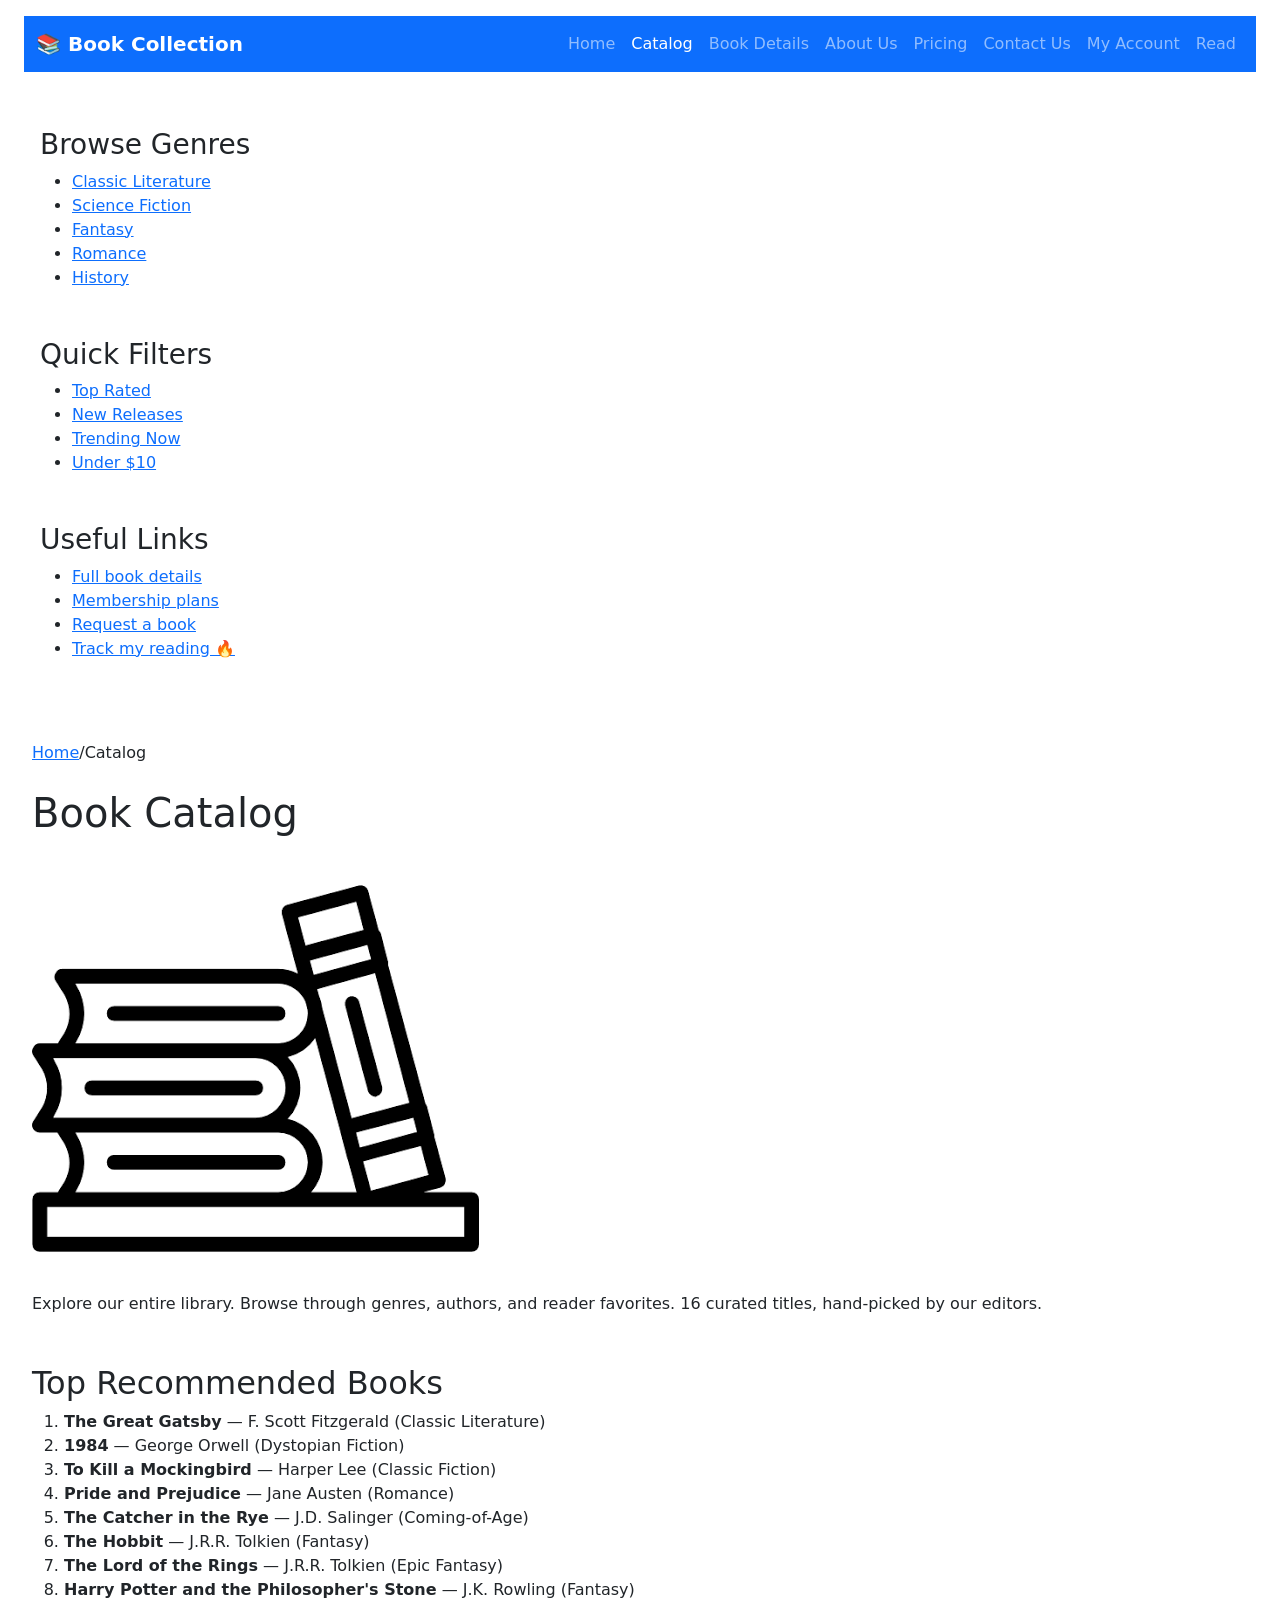
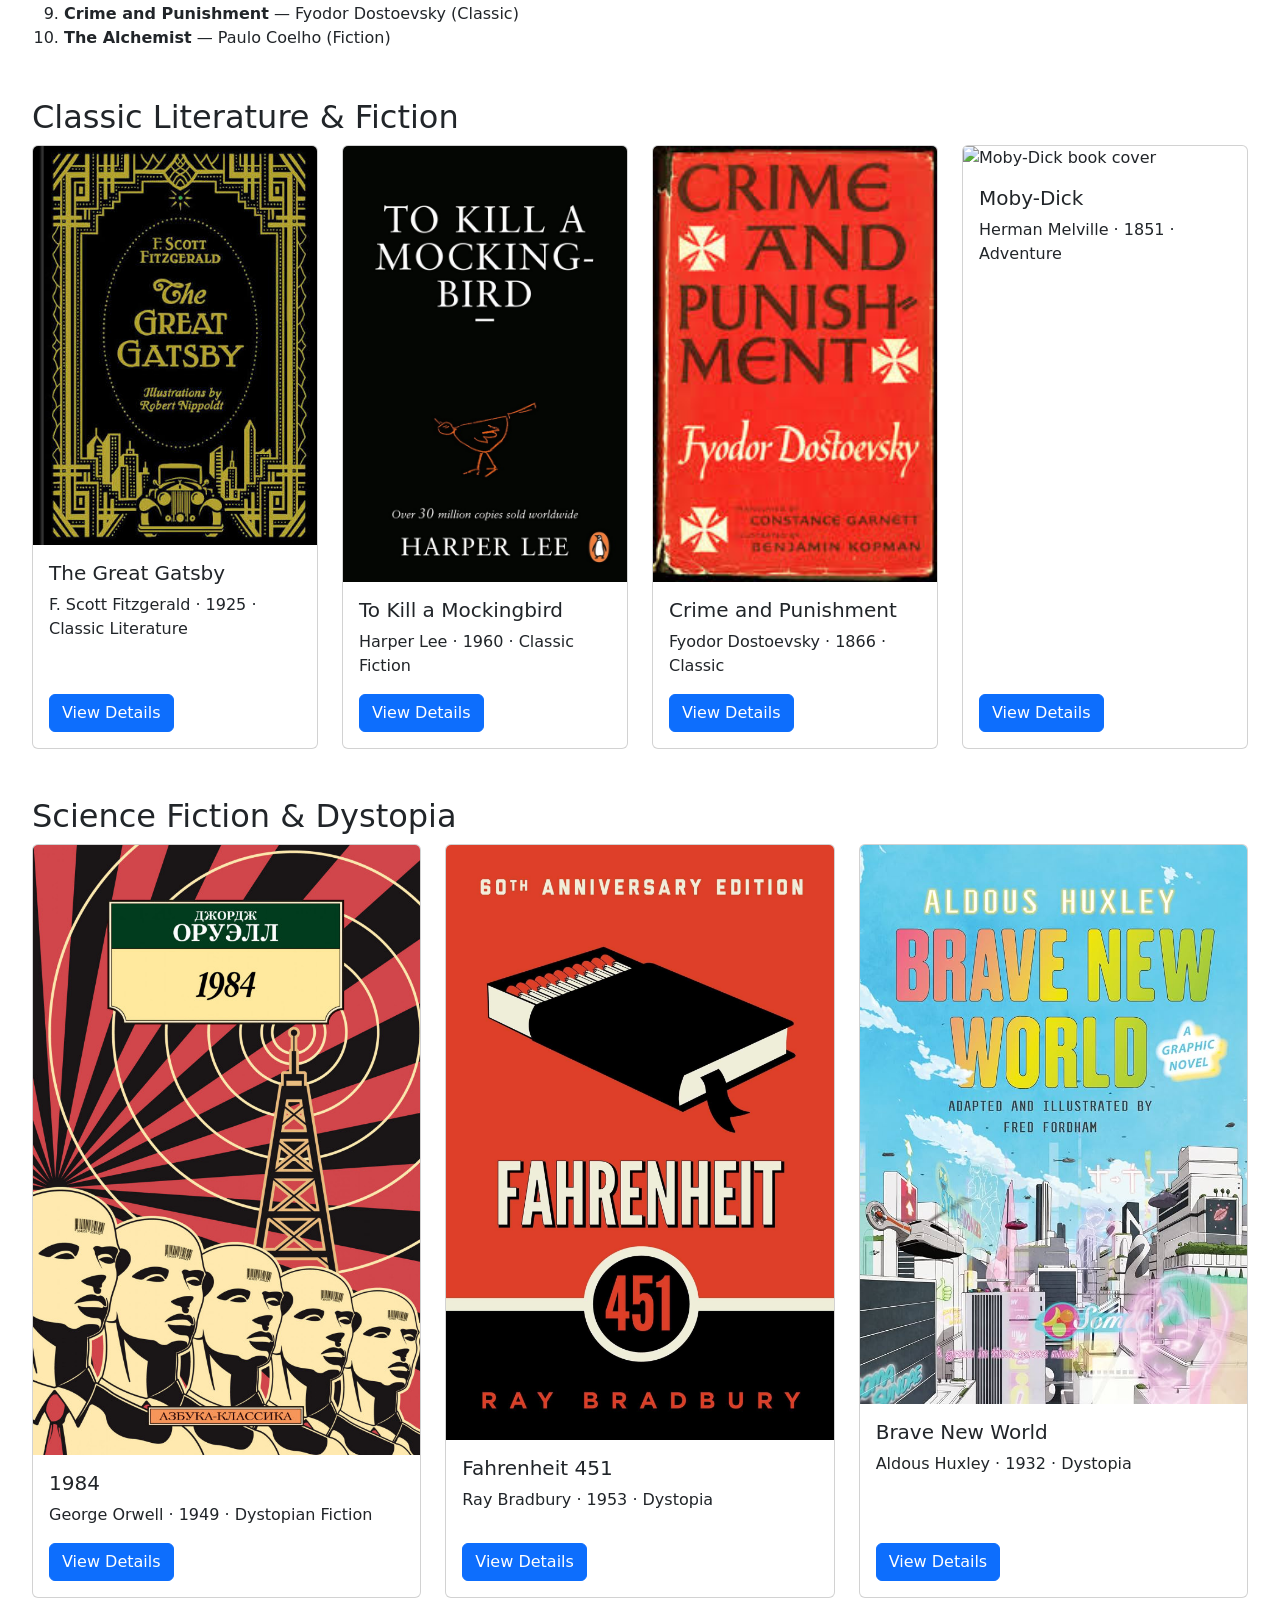
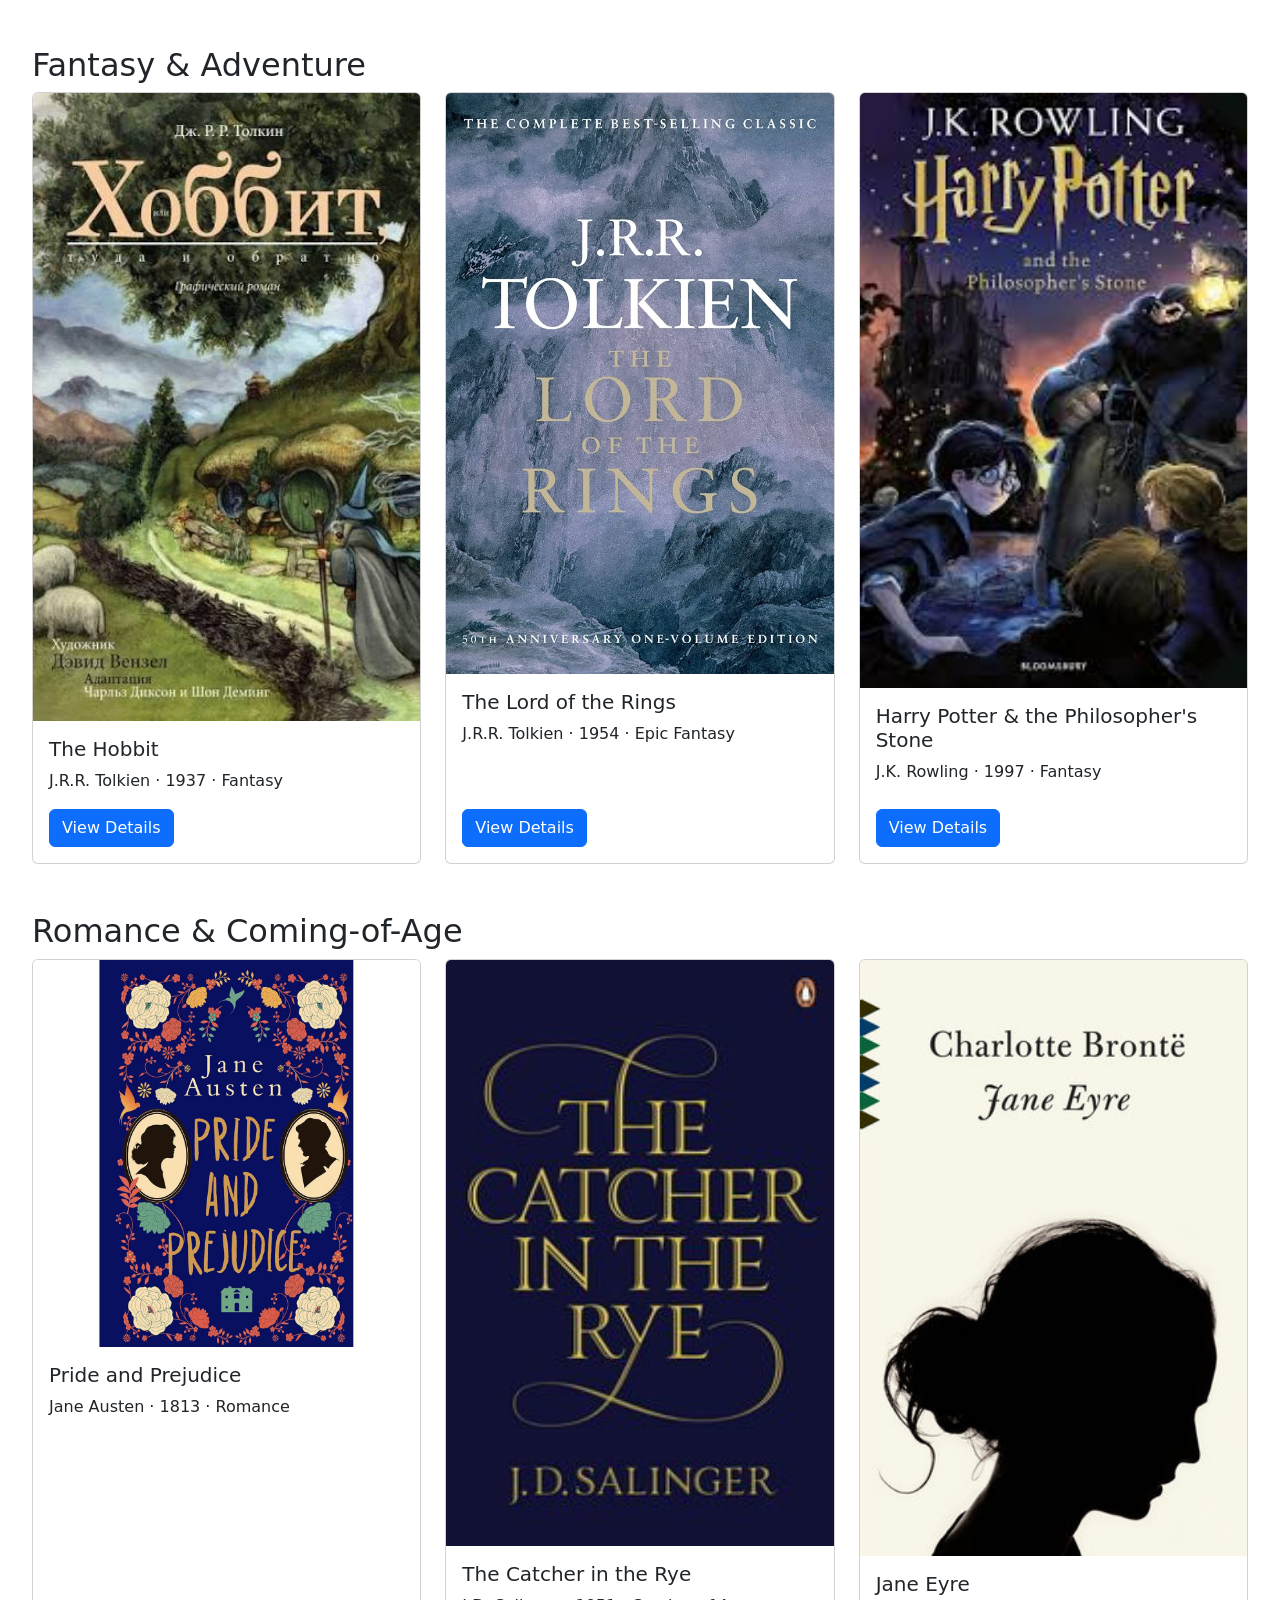
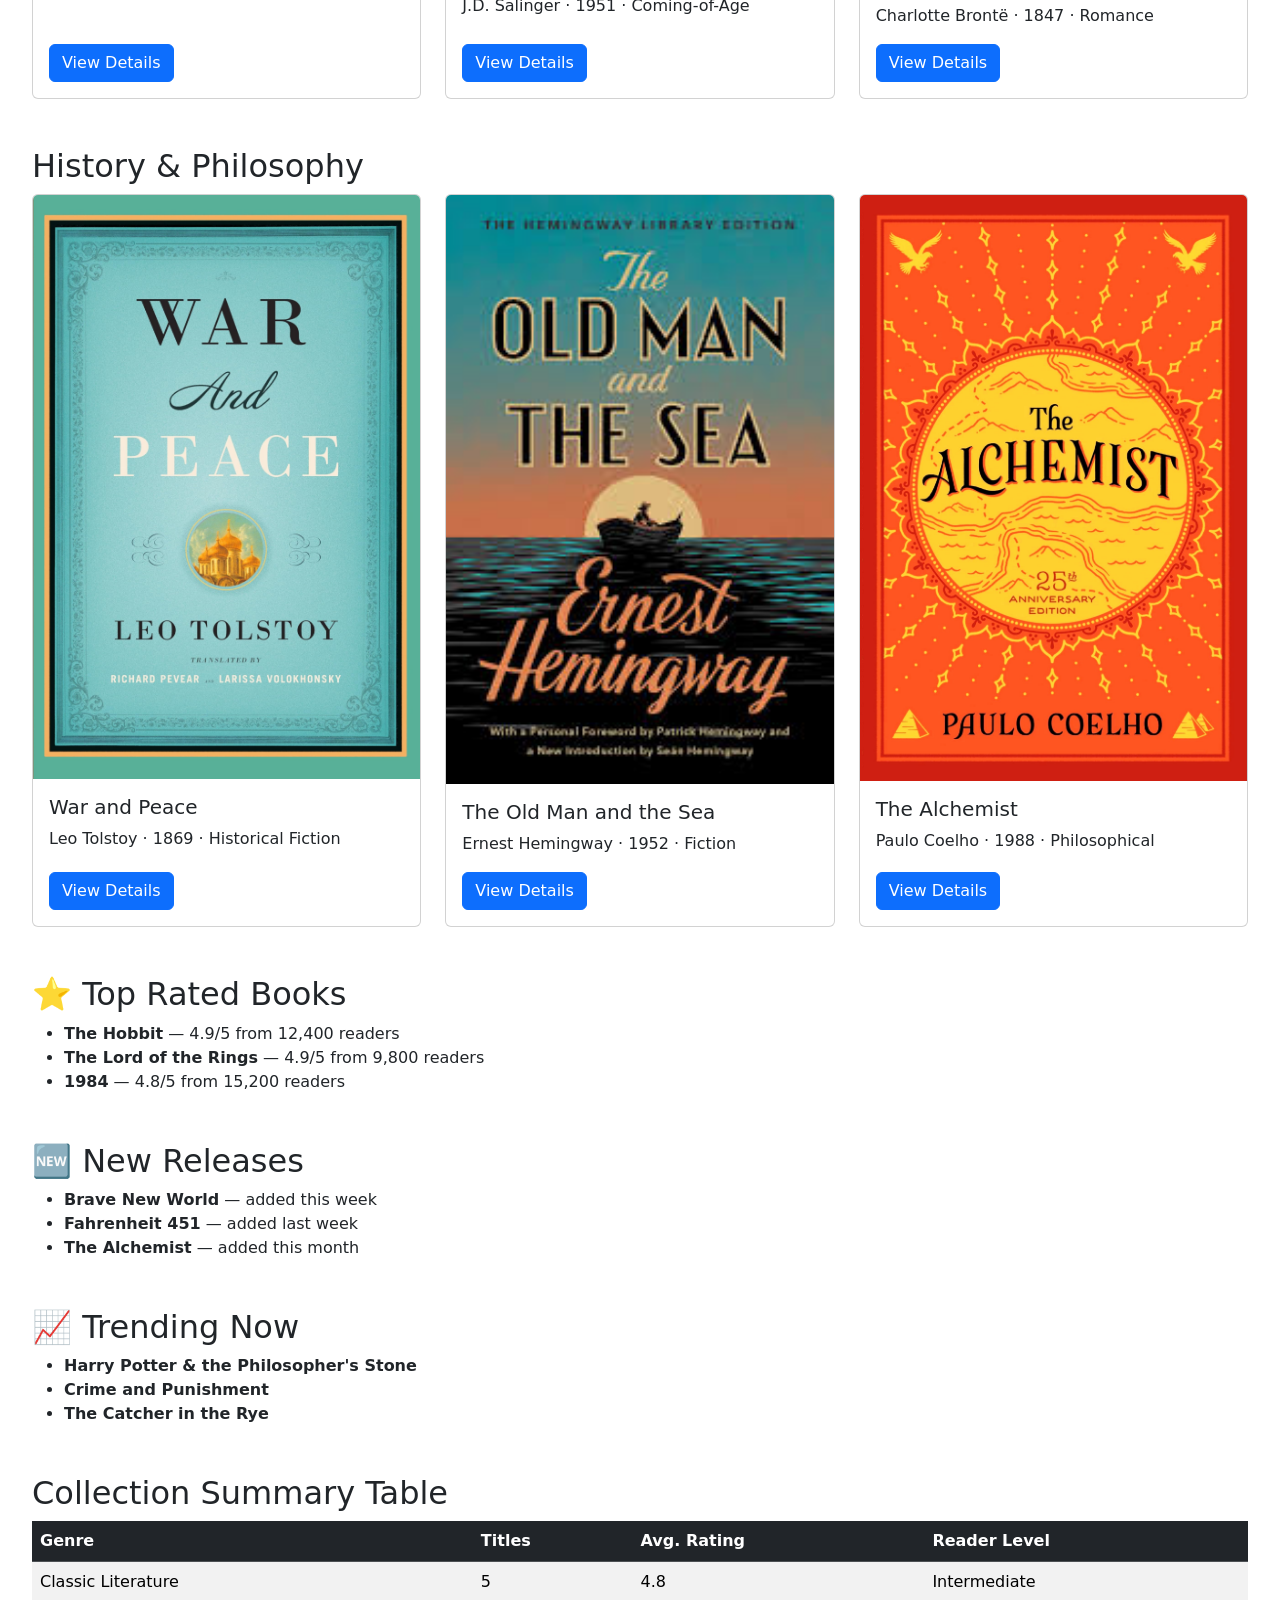
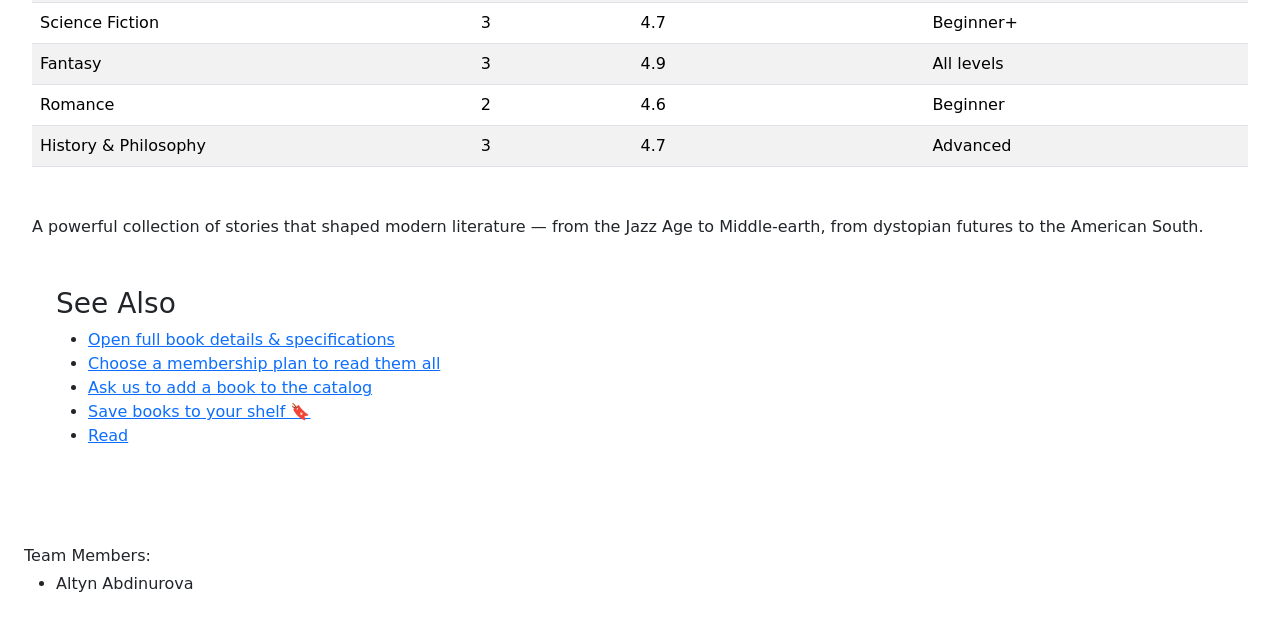
==== commit a162c2b5: "Add files via upload" ====
--- a/2catalog.html
+++ b/2catalog.html
@@ -4,20 +4,15 @@
   <meta charset="UTF-8">
   <meta name="viewport" content="width=device-width, initial-scale=1.0">
   <title>Book Catalog — Digital Book Collection</title>
-  <!-- Bootstrap CSS подключается ПЕРВЫМ -->
   <link href="https://cdn.jsdelivr.net/npm/bootstrap@5.3.2/dist/css/bootstrap.min.css" rel="stylesheet">
   <link rel="stylesheet" href="css/style.css">
 </head>
 <body>
-  <div class="page-grid">
-
-    <!-- ============ HEADER (Bootstrap Navbar — Task 5) ============ -->
-    <header id="main-header">
-      <nav class="navbar navbar-expand-lg navbar-dark w-100" style="background: linear-gradient(90deg, #0b2545 0%, #1e5a99 100%);">
+  <div class="page-grid mx-auto">
+    <header id="main-header" class="px-3 px-lg-4 py-3">
+      <nav class="navbar navbar-expand-lg navbar-dark bg-primary w-100" aria-label="Main navigation">
         <div class="container-fluid">
-          <a class="navbar-brand" href="index.html">
-            <span class="fw-bold">📚 Book Collection</span>
-          </a>
+          <a class="navbar-brand" href="index.html"><span class="fw-bold">📚 Book Collection</span></a>
           <button class="navbar-toggler" type="button"
                   data-bs-toggle="collapse" data-bs-target="#navbarMain"
                   aria-controls="navbarMain" aria-expanded="false"
@@ -40,10 +35,9 @@
       </nav>
     </header>
 
-    <!-- ============ SIDEBAR ============ -->
-    <aside class="sidebar">
-      <div class="sidebar-block">
-        <h3>Browse Genres</h3>
+    <aside class="sidebar p-3 p-lg-4">
+      <div class="sidebar-block p-3">
+        <h3 class="mb-2">Browse Genres</h3>
         <ul>
           <li><a href="#classics">Classic Literature</a></li>
           <li><a href="#scifi">Science Fiction</a></li>
@@ -52,8 +46,8 @@
           <li><a href="#history">History</a></li>
         </ul>
       </div>
-      <div class="sidebar-block">
-        <h3>Quick Filters</h3>
+      <div class="sidebar-block p-3">
+        <h3 class="mb-2">Quick Filters</h3>
         <ul>
           <li><a href="#top-rated">Top Rated</a></li>
           <li><a href="#new-releases">New Releases</a></li>
@@ -61,8 +55,8 @@
           <li><a href="5prices.html">Under $10</a></li>
         </ul>
       </div>
-      <div class="sidebar-block">
-        <h3>Useful Links</h3>
+      <div class="sidebar-block p-3">
+        <h3 class="mb-2">Useful Links</h3>
         <ul>
           <li><a href="3product.html">Full book details</a></li>
           <li><a href="5prices.html">Membership plans</a></li>
@@ -72,17 +66,16 @@
       </div>
     </aside>
 
-    <!-- ============ MAIN CONTENT ============ -->
-    <main class="main-content">
-      <div class="container-fluid px-0">
-        <p class="breadcrumb"><a href="index.html">Home</a> / <span>Catalog</span></p>
-
-        <h1>Book Catalog</h1>
+    <main class="main-content p-3 p-lg-4">
+      <div class="container-fluid px-0 px-sm-2">
+        <p class="breadcrumb mb-2"><a href="index.html">Home</a> / <span>Catalog</span></p>
+
+        <h1 class="mt-2 mt-lg-4">Book Catalog</h1>
         <img src="imgs/logo.png" alt="Book Collection logo" class="page-img">
         <p>Explore our entire library. Browse through genres, authors, and reader favorites. 16 curated titles, hand-picked by our editors.</p>
 
-        <h2>Top Recommended Books</h2>
-        <ol>
+        <h2 class="mt-4 mt-lg-5">Top Recommended Books</h2>
+        <ol class="mb-4">
           <li><strong>The Great Gatsby</strong> — F. Scott Fitzgerald (Classic Literature)</li>
           <li><strong>1984</strong> — George Orwell (Dystopian Fiction)</li>
           <li><strong>To Kill a Mockingbird</strong> — Harper Lee (Classic Fiction)</li>
@@ -95,11 +88,9 @@
           <li><strong>The Alchemist</strong> — Paulo Coelho (Fiction)</li>
         </ol>
 
-        <!-- ============ CLASSIC LITERATURE (Task 8 — Bootstrap Cards) ============ -->
-        <h2 id="classics">Classic Literature &amp; Fiction</h2>
-        <div class="row g-4 mb-4">
-
-          <div class="col-lg-3 col-md-6">
+        <h2 id="classics" class="mt-4 mt-lg-5">Classic Literature &amp; Fiction</h2>
+        <div class="row g-4 mb-4">
+          <div class="col-12 col-sm-6 col-md-6 col-lg-3">
             <div class="card h-100">
               <img src="imgs/gatsby.jpg" alt="The Great Gatsby book cover" class="card-img-top">
               <div class="card-body d-flex flex-column">
@@ -109,8 +100,7 @@
               </div>
             </div>
           </div>
-
-          <div class="col-lg-3 col-md-6">
+          <div class="col-12 col-sm-6 col-md-6 col-lg-3">
             <div class="card h-100">
               <img src="imgs/mockingbird.jpg" alt="To Kill a Mockingbird book cover" class="card-img-top">
               <div class="card-body d-flex flex-column">
@@ -120,8 +110,7 @@
               </div>
             </div>
           </div>
-
-          <div class="col-lg-3 col-md-6">
+          <div class="col-12 col-sm-6 col-md-6 col-lg-3">
             <div class="card h-100">
               <img src="imgs/crime.jpg" alt="Crime and Punishment book cover" class="card-img-top">
               <div class="card-body d-flex flex-column">
@@ -131,8 +120,7 @@
               </div>
             </div>
           </div>
-
-          <div class="col-lg-3 col-md-6">
+          <div class="col-12 col-sm-6 col-md-6 col-lg-3">
             <div class="card h-100">
               <img src="imgs/moby.jpg" alt="Moby-Dick book cover" class="card-img-top">
               <div class="card-body d-flex flex-column">
@@ -142,14 +130,11 @@
               </div>
             </div>
           </div>
-
-        </div>
-
-        <!-- ============ SCIENCE FICTION ============ -->
-        <h2 id="scifi">Science Fiction &amp; Dystopia</h2>
-        <div class="row g-4 mb-4">
-
-          <div class="col-lg-4 col-md-6">
+        </div>
+
+        <h2 id="scifi" class="mt-4 mt-lg-5">Science Fiction &amp; Dystopia</h2>
+        <div class="row g-4 mb-4">
+          <div class="col-12 col-sm-6 col-md-6 col-lg-4">
             <div class="card h-100">
               <img src="imgs/1984.jpg" alt="1984 book cover" class="card-img-top">
               <div class="card-body d-flex flex-column">
@@ -159,8 +144,7 @@
               </div>
             </div>
           </div>
-
-          <div class="col-lg-4 col-md-6">
+          <div class="col-12 col-sm-6 col-md-6 col-lg-4">
             <div class="card h-100">
               <img src="imgs/f451.jpg" alt="Fahrenheit 451 book cover" class="card-img-top">
               <div class="card-body d-flex flex-column">
@@ -170,8 +154,7 @@
               </div>
             </div>
           </div>
-
-          <div class="col-lg-4 col-md-6">
+          <div class="col-12 col-sm-6 col-md-6 col-lg-4">
             <div class="card h-100">
               <img src="imgs/bravenew.jpg" alt="Brave New World book cover" class="card-img-top">
               <div class="card-body d-flex flex-column">
@@ -181,14 +164,11 @@
               </div>
             </div>
           </div>
-
-        </div>
-
-        <!-- ============ FANTASY ============ -->
-        <h2 id="fantasy">Fantasy &amp; Adventure</h2>
-        <div class="row g-4 mb-4">
-
-          <div class="col-lg-4 col-md-6">
+        </div>
+
+        <h2 id="fantasy" class="mt-4 mt-lg-5">Fantasy &amp; Adventure</h2>
+        <div class="row g-4 mb-4">
+          <div class="col-12 col-sm-6 col-md-6 col-lg-4">
             <div class="card h-100">
               <img src="imgs/hobbit.jpg" alt="The Hobbit book cover" class="card-img-top">
               <div class="card-body d-flex flex-column">
@@ -198,8 +178,7 @@
               </div>
             </div>
           </div>
-
-          <div class="col-lg-4 col-md-6">
+          <div class="col-12 col-sm-6 col-md-6 col-lg-4">
             <div class="card h-100">
               <img src="imgs/lotr.jpg" alt="The Lord of the Rings book cover" class="card-img-top">
               <div class="card-body d-flex flex-column">
@@ -209,8 +188,7 @@
               </div>
             </div>
           </div>
-
-          <div class="col-lg-4 col-md-6">
+          <div class="col-12 col-sm-6 col-md-6 col-lg-4">
             <div class="card h-100">
               <img src="imgs/harry.jpg" alt="Harry Potter book cover" class="card-img-top">
               <div class="card-body d-flex flex-column">
@@ -220,14 +198,11 @@
               </div>
             </div>
           </div>
-
-        </div>
-
-        <!-- ============ ROMANCE ============ -->
-        <h2 id="romance">Romance &amp; Coming-of-Age</h2>
-        <div class="row g-4 mb-4">
-
-          <div class="col-lg-4 col-md-6">
+        </div>
+
+        <h2 id="romance" class="mt-4 mt-lg-5">Romance &amp; Coming-of-Age</h2>
+        <div class="row g-4 mb-4">
+          <div class="col-12 col-sm-6 col-md-6 col-lg-4">
             <div class="card h-100">
               <img src="imgs/pride.jpg" alt="Pride and Prejudice book cover" class="card-img-top">
               <div class="card-body d-flex flex-column">
@@ -237,8 +212,7 @@
               </div>
             </div>
           </div>
-
-          <div class="col-lg-4 col-md-6">
+          <div class="col-12 col-sm-6 col-md-6 col-lg-4">
             <div class="card h-100">
               <img src="imgs/catcher.jpg" alt="The Catcher in the Rye book cover" class="card-img-top">
               <div class="card-body d-flex flex-column">
@@ -248,8 +222,7 @@
               </div>
             </div>
           </div>
-
-          <div class="col-lg-4 col-md-6">
+          <div class="col-12 col-sm-6 col-md-6 col-lg-4">
             <div class="card h-100">
               <img src="imgs/janeeyre.jpg" alt="Jane Eyre book cover" class="card-img-top">
               <div class="card-body d-flex flex-column">
@@ -259,14 +232,11 @@
               </div>
             </div>
           </div>
-
-        </div>
-
-        <!-- ============ HISTORY ============ -->
-        <h2 id="history">History &amp; Philosophy</h2>
-        <div class="row g-4 mb-4">
-
-          <div class="col-lg-4 col-md-6">
+        </div>
+
+        <h2 id="history" class="mt-4 mt-lg-5">History &amp; Philosophy</h2>
+        <div class="row g-4 mb-4">
+          <div class="col-12 col-sm-6 col-md-6 col-lg-4">
             <div class="card h-100">
               <img src="imgs/warpeace.jpg" alt="War and Peace book cover" class="card-img-top">
               <div class="card-body d-flex flex-column">
@@ -276,8 +246,7 @@
               </div>
             </div>
           </div>
-
-          <div class="col-lg-4 col-md-6">
+          <div class="col-12 col-sm-6 col-md-6 col-lg-4">
             <div class="card h-100">
               <img src="imgs/oldman.jpg" alt="The Old Man and the Sea cover" class="card-img-top">
               <div class="card-body d-flex flex-column">
@@ -287,8 +256,7 @@
               </div>
             </div>
           </div>
-
-          <div class="col-lg-4 col-md-6">
+          <div class="col-12 col-sm-6 col-md-6 col-lg-4">
             <div class="card h-100">
               <img src="imgs/alchemist.jpg" alt="The Alchemist book cover" class="card-img-top">
               <div class="card-body d-flex flex-column">
@@ -298,34 +266,33 @@
               </div>
             </div>
           </div>
-
-        </div>
-
-        <h2 id="top-rated">⭐ Top Rated Books</h2>
+        </div>
+
+        <h2 id="top-rated" class="mt-4 mt-lg-5">⭐ Top Rated Books</h2>
         <ul>
           <li><strong>The Hobbit</strong> — 4.9/5 from 12,400 readers</li>
           <li><strong>The Lord of the Rings</strong> — 4.9/5 from 9,800 readers</li>
           <li><strong>1984</strong> — 4.8/5 from 15,200 readers</li>
         </ul>
 
-        <h2 id="new-releases">🆕 New Releases</h2>
+        <h2 id="new-releases" class="mt-4 mt-lg-5">🆕 New Releases</h2>
         <ul>
           <li><strong>Brave New World</strong> — added this week</li>
           <li><strong>Fahrenheit 451</strong> — added last week</li>
           <li><strong>The Alchemist</strong> — added this month</li>
         </ul>
 
-        <h2 id="trending">📈 Trending Now</h2>
+        <h2 id="trending" class="mt-4 mt-lg-5">📈 Trending Now</h2>
         <ul>
           <li><strong>Harry Potter &amp; the Philosopher's Stone</strong></li>
           <li><strong>Crime and Punishment</strong></li>
           <li><strong>The Catcher in the Rye</strong></li>
         </ul>
 
-        <h2>Collection Summary Table</h2>
-        <div class="table-scroll">
-          <table>
-            <thead>
+        <h2 class="mt-4 mt-lg-5">Collection Summary Table</h2>
+        <div class="table-scroll mb-4">
+          <table class="table table-striped table-hover align-middle mb-0">
+            <thead class="table-dark">
               <tr><th>Genre</th><th>Titles</th><th>Avg. Rating</th><th>Reader Level</th></tr>
             </thead>
             <tbody>
@@ -338,11 +305,11 @@
           </table>
         </div>
 
-        <p>A powerful collection of stories that shaped modern literature — from the Jazz Age to Middle-earth, from dystopian futures to the American South.</p>
-
-        <div class="see-also">
-          <h3>See Also</h3>
-          <ul>
+        <p class="mt-4 mt-lg-5">A powerful collection of stories that shaped modern literature — from the Jazz Age to Middle-earth, from dystopian futures to the American South.</p>
+
+        <div class="see-also my-4 p-3 p-lg-4">
+          <h3 class="mb-2">See Also</h3>
+          <ul class="mb-0">
             <li><a href="3product.html">Open full book details &amp; specifications</a></li>
             <li><a href="5prices.html">Choose a membership plan to read them all</a></li>
             <li><a href="6contact.html">Ask us to add a book to the catalog</a></li>
@@ -353,14 +320,13 @@
       </div>
     </main>
 
-    <footer>
-      <p>Team Members:</p>
+    <footer class="p-4">
+      <p class="mb-1">Team Members:</p>
       <ul><li>Altyn Abdinurova</li></ul>
     </footer>
 
   </div>
 
-  <!-- Bootstrap JS Bundle (для navbar-toggler) -->
   <script src="https://cdn.jsdelivr.net/npm/bootstrap@5.3.2/dist/js/bootstrap.bundle.min.js"></script>
 </body>
 </html>
